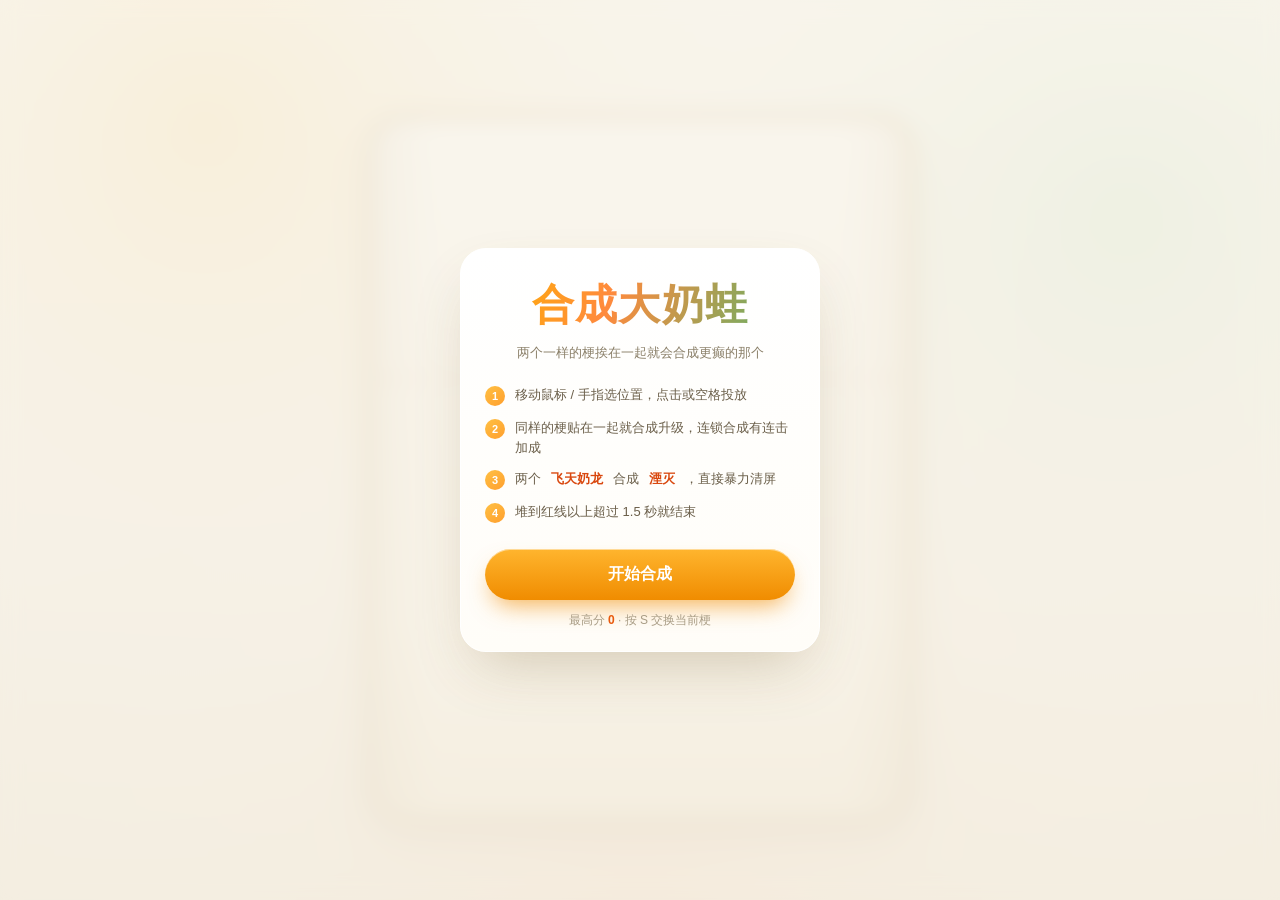
==== index.html @ 5fa67a5d "Add files via upload" ====
<!DOCTYPE html>
<html lang="zh-CN">
<head>
<meta charset="utf-8" />
<meta name="viewport" content="width=device-width, initial-scale=1, maximum-scale=1, user-scalable=no, viewport-fit=cover" />
<meta name="theme-color" content="#f6f1e7" />
<meta name="apple-mobile-web-app-capable" content="yes" />
<meta name="mobile-web-app-capable" content="yes" />
<meta name="apple-mobile-web-app-status-bar-style" content="default" />
<meta name="apple-mobile-web-app-title" content="合成大奶蛙" />
<meta name="format-detection" content="telephone=no" />
<title>合成大奶蛙 · 梗合成</title>
<link rel="icon" href="data:image/svg+xml,%3Csvg xmlns='http://www.w3.org/2000/svg' viewBox='0 0 32 32'%3E%3Ccircle cx='16' cy='17' r='11' fill='%23ffd43b'/%3E%3Ccircle cx='12.5' cy='15' r='2' fill='%23332b16'/%3E%3Ccircle cx='19.5' cy='15' r='2' fill='%23332b16'/%3E%3Cpath d='M12 21q4 3.5 8 0' stroke='%23332b16' stroke-width='2' fill='none' stroke-linecap='round'/%3E%3C/svg%3E" />
<link rel="stylesheet" href="style.css" />
</head>
<body>
<div id="app">
  <canvas id="game"></canvas>

  <div class="hud">
    <div class="top-left">
      <div class="score" id="score">0</div>
      <div class="combo" id="combo"></div>
    </div>
    <div class="top-right">
      <div class="best">最高分 <b id="best">0</b></div>
      <button class="icon-btn" id="bitsBtn" type="button" aria-label="梗图鉴">图鉴</button>
      <button class="icon-btn" id="soundBtn" type="button" aria-label="音效开关">🔊</button>
    </div>
    <div class="next-card" id="nextCard" title="点击交换当前的梗">
      <div class="next-label">下一个</div>
      <div class="next-name" id="nextName">奶龙</div>
      <div class="next-hint">点我交换</div>
    </div>
    <div class="banner" id="banner"></div>
    <div class="hint" id="hint">移动鼠标选位置 · 点击 / 空格投放</div>
  </div>

  <div class="overlay" id="startScreen">
    <div class="panel">
      <div class="logo">合成大奶蛙</div>
      <p class="sub">两个一样的梗挨在一起就会合成更癫的那个</p>
      <ul class="tips">
        <li><span>1</span>移动鼠标 / 手指选位置，点击或空格投放</li>
        <li><span>2</span>同样的梗贴在一起就合成升级，连锁合成有连击加成</li>
        <li><span>3</span>两个<b>飞天奶龙</b>合成<b>湮灭</b>，直接暴力清屏</li>
        <li><span>4</span>堆到红线以上超过 1.5 秒就结束</li>
      </ul>
      <button class="btn primary" id="startBtn" type="button">开始合成</button>
      <div class="foot">最高分 <b id="best2">0</b> · 按 S 交换当前梗</div>
    </div>
  </div>

  <div class="overlay hidden" id="overScreen">
    <div class="panel">
      <div class="over-title" id="overTitle">堆满了</div>
      <div class="result"><span id="finalScore">0</span><small>分</small></div>
      <div class="best-row">最高分 <b id="best3">0</b><span class="new-record hidden" id="newRecord">新纪录</span></div>
      <button class="btn primary" id="againBtn" type="button">再来一局</button>
      <div class="foot">按 R 键快速重开</div>
    </div>
  </div>

  <div class="overlay hidden" id="bitsScreen">
    <div class="panel wide">
      <div class="over-title">梗图鉴</div>
      <div class="sub small">合成过就会点亮（进度存在本地）</div>
      <div class="bits" id="bitsList"></div>
      <button class="btn primary" id="bitsClose" type="button">继续合成</button>
    </div>
  </div>
</div>
<script src="game.js"></script>
</body>
</html>
---- style.css ----
* { box-sizing: border-box; }

html, body {
  margin: 0;
  height: 100%;
  overflow: hidden;
  overscroll-behavior: none;   /* 手机上别触发下拉刷新/橡皮筋 */
  background: #f6f1e7;
  color: #3d3527;
  font-family: "PingFang SC", "Hiragino Sans GB", "Microsoft YaHei", -apple-system,
    BlinkMacSystemFont, "Segoe UI", Roboto, "Helvetica Neue", Arial, sans-serif;
  -webkit-user-select: none;
  user-select: none;
  -webkit-tap-highlight-color: transparent;
  -webkit-font-smoothing: antialiased;
}

#app { position: fixed; inset: 0; }

#game {
  position: absolute;
  inset: 0;
  display: block;
  width: 100%;
  height: 100%;
  touch-action: none;
}

/* ---------------- HUD ---------------- */
.hud {
  position: absolute;
  inset: 0;
  pointer-events: none;
  padding: calc(14px + env(safe-area-inset-top)) calc(16px + env(safe-area-inset-right))
           calc(14px + env(safe-area-inset-bottom)) calc(16px + env(safe-area-inset-left));
  transition: opacity 0.25s ease;
}

#app:not(.playing) .hud { opacity: 0; }

.top-left {
  position: absolute;
  top: calc(12px + env(safe-area-inset-top));
  left: calc(18px + env(safe-area-inset-left));
}

.score {
  font-size: clamp(36px, 8vw, 56px);
  font-weight: 900;
  line-height: 1;
  letter-spacing: -0.02em;
  color: #3d3527;
  text-shadow: 0 2px 0 rgba(255, 255, 255, 0.7);
  transition: transform 0.09s ease-out;
}

.score.pop { transform: scale(1.14); }

.combo {
  margin-top: 5px;
  font-size: clamp(12px, 2.6vw, 15px);
  font-weight: 800;
  color: #e8590c;
  opacity: 0;
  transform: translateY(-4px);
  transition: opacity 0.16s ease, transform 0.16s ease;
}

.combo.on { opacity: 1; transform: translateY(0); }

.top-right {
  position: absolute;
  top: calc(14px + env(safe-area-inset-top));
  right: calc(16px + env(safe-area-inset-right));
  display: flex;
  align-items: center;
  gap: 8px;
}

.best {
  font-size: clamp(12px, 2.6vw, 14px);
  font-weight: 700;
  color: #8a7f68;
  background: rgba(255, 255, 255, 0.72);
  padding: 7px 12px;
  border-radius: 999px;
  border: 1px solid rgba(255, 255, 255, 0.9);
  box-shadow: 0 6px 16px rgba(120, 100, 70, 0.12);
  backdrop-filter: blur(6px);
}

.best b { color: #e8590c; }

.icon-btn {
  pointer-events: auto;
  min-height: 44px;            /* 手指点得中：≥44px */
  min-width: 44px;
  padding: 0 12px;
  border-radius: 999px;
  border: 1px solid rgba(255, 255, 255, 0.9);
  background: rgba(255, 255, 255, 0.72);
  box-shadow: 0 6px 16px rgba(120, 100, 70, 0.12);
  backdrop-filter: blur(6px);
  font: inherit;
  font-size: 14px;
  font-weight: 700;
  color: #6b5f4a;
  cursor: pointer;
  transition: transform 0.12s ease, background 0.12s ease;
}

.icon-btn:hover { background: #fff; transform: translateY(-1px); }
.icon-btn:active { transform: scale(0.95); }
.icon-btn.off { opacity: 0.45; }

/* ---------------- next piece card ---------------- */
.next-card {
  pointer-events: auto;
  position: absolute;
  top: calc(88px + env(safe-area-inset-top));
  right: calc(16px + env(safe-area-inset-right));
  width: 92px;
  padding: 10px 8px 8px;
  text-align: center;
  border-radius: 16px;
  background: rgba(255, 255, 255, 0.72);
  border: 1px solid rgba(255, 255, 255, 0.9);
  box-shadow: 0 8px 20px rgba(120, 100, 70, 0.12);
  backdrop-filter: blur(6px);
  cursor: pointer;
  transition: transform 0.12s ease;
}

.next-card:hover { transform: translateY(-1px); }
.next-card:active { transform: scale(0.97); }

.next-label { font-size: 11px; color: #9a8f79; font-weight: 700; }
.next-name { font-size: 14px; font-weight: 800; margin: 2px 0 3px; color: #4a4030; }
.next-hint { font-size: 10px; color: #b3a892; }

/* ---------------- banner + hint ---------------- */
.banner {
  position: absolute;
  left: 50%;
  top: 22%;
  transform: translate(-50%, 0) scale(0.9);
  font-size: clamp(20px, 5vw, 34px);
  font-weight: 900;
  letter-spacing: 0.02em;
  color: #fff;
  text-shadow: 0 3px 0 rgba(70, 50, 20, 0.35), 0 0 22px rgba(255, 180, 60, 0.7);
  opacity: 0;
  transition: opacity 0.18s ease, transform 0.28s cubic-bezier(0.2, 1.4, 0.4, 1);
  white-space: nowrap;
}

.banner.on { opacity: 1; transform: translate(-50%, 0) scale(1); }

.hint {
  position: absolute;
  left: 50%;
  bottom: calc(20px + env(safe-area-inset-bottom));
  transform: translateX(-50%);
  font-size: clamp(12px, 2.7vw, 14px);
  font-weight: 700;
  color: #8a7f68;
  background: rgba(255, 255, 255, 0.72);
  padding: 8px 16px;
  border-radius: 999px;
  white-space: nowrap;
  opacity: 0;
  transition: opacity 0.35s ease;
  backdrop-filter: blur(6px);
}

.hint.on { opacity: 1; }

/* ---------------- overlays ---------------- */
.overlay {
  position: absolute;
  inset: 0;
  display: grid;
  place-items: center;
  padding: 18px;
  background: rgba(246, 241, 231, 0.66);
  backdrop-filter: blur(10px);
  overflow: auto;
}

.overlay.hidden { display: none; }

.panel {
  width: min(360px, 100%);
  padding: 28px 24px 22px;
  text-align: center;
  border-radius: 26px;
  background: linear-gradient(180deg, #ffffff, #fffdf8);
  border: 1px solid #fff;
  box-shadow: 0 26px 60px -18px rgba(120, 95, 50, 0.3), 0 2px 0 #fff inset;
  animation: panelIn 0.34s cubic-bezier(0.2, 0.9, 0.25, 1) both;
}

.panel.wide { width: min(420px, 100%); }

@keyframes panelIn {
  from { opacity: 0; transform: translateY(14px) scale(0.97); }
  to { opacity: 1; transform: none; }
}

.logo {
  font-size: clamp(30px, 8.5vw, 42px);
  font-weight: 900;
  letter-spacing: 0.03em;
  background: linear-gradient(110deg, #ffb300, #ff8a3d 40%, #58b368);
  -webkit-background-clip: text;
  background-clip: text;
  color: transparent;
}

.sub {
  margin: 10px 0 16px;
  font-size: 13px;
  line-height: 1.6;
  color: #8a7f68;
}

.sub.small { margin: 6px 0 14px; font-size: 12px; }

.tips { list-style: none; margin: 0 0 20px; padding: 0; text-align: left; }

.tips li {
  display: flex;
  align-items: flex-start;
  gap: 10px;
  font-size: 13px;
  line-height: 1.5;
  color: #6b5f4a;
  padding: 6px 0;
}

.tips li span {
  flex: none;
  display: grid;
  place-items: center;
  width: 20px;
  height: 20px;
  margin-top: 1px;
  border-radius: 50%;
  font-size: 11px;
  font-weight: 800;
  color: #fff;
  background: linear-gradient(140deg, #ffc043, #ff9f2e);
}

.tips li b { color: #d9480f; }

.btn {
  width: 100%;
  padding: 15px 20px;
  font: inherit;
  font-size: 16px;
  font-weight: 800;
  color: #fff;
  border: 0;
  border-radius: 999px;
  cursor: pointer;
  background: linear-gradient(180deg, #ffb52e, #f08c00);
  box-shadow: 0 12px 24px -8px rgba(240, 140, 0, 0.7), 0 1px 0 rgba(255, 255, 255, 0.5) inset;
  transition: transform 0.12s ease, filter 0.12s ease;
}

.btn:hover { transform: translateY(-1px); filter: saturate(1.06); }
.btn:active { transform: translateY(1px) scale(0.99); }

.foot { margin-top: 12px; font-size: 12px; color: #a89c85; }
.foot b { color: #e8590c; }

.over-title { font-size: 20px; font-weight: 900; color: #4a4030; }

.result { display: flex; align-items: baseline; justify-content: center; gap: 4px; margin: 4px 0; }

.result span {
  font-size: clamp(52px, 15vw, 72px);
  font-weight: 900;
  line-height: 1.05;
  letter-spacing: -0.03em;
  background: linear-gradient(150deg, #ffb300, #ff7a3d 55%, #58b368);
  -webkit-background-clip: text;
  background-clip: text;
  color: transparent;
}

.result small { font-size: 15px; font-weight: 800; color: #a89c85; }

.best-row {
  display: flex;
  align-items: center;
  justify-content: center;
  gap: 8px;
  margin-bottom: 20px;
  font-size: 13px;
  color: #8a7f68;
}

.best-row b { color: #e8590c; }

.new-record {
  padding: 3px 9px;
  border-radius: 999px;
  font-size: 11px;
  font-weight: 800;
  color: #fff;
  background: linear-gradient(120deg, #ff9a5b, #ff6f91);
}

/* ---------------- 梗图鉴 ---------------- */
.bits {
  display: grid;
  grid-template-columns: repeat(2, 1fr);
  gap: 8px;
  margin-bottom: 18px;
  text-align: left;
}

.bit {
  display: flex;
  align-items: center;
  gap: 8px;
  padding: 8px 10px;
  border-radius: 14px;
  background: #fbf7ef;
  border: 1px solid #f0e8d8;
  opacity: 0.5;
  filter: grayscale(0.9);
}

.bit.got { opacity: 1; filter: none; border-color: #ffe0a3; background: #fffaf0; }

.bit .dot {
  flex: none;
  width: 22px;
  height: 22px;
  border-radius: 50%;
  box-shadow: inset 0 -3px 6px rgba(0, 0, 0, 0.14);
}

.bit .nm { font-size: 12px; font-weight: 800; color: #4a4030; line-height: 1.25; }
.bit .qt { font-size: 10px; color: #a89c85; line-height: 1.25; }

.hidden { display: none !important; }

@media (max-height: 620px) {
  .tips { display: none; }
  .panel { padding: 20px 20px 16px; }
  .next-card { top: calc(76px + env(safe-area-inset-top)); width: 82px; }
}

/* 窄屏（手机竖屏）：把「下一个」挪到底部，别压住罐子 */
@media (max-width: 560px) {
  .next-card {
    top: auto;
    bottom: calc(74px + env(safe-area-inset-bottom));
    right: calc(12px + env(safe-area-inset-right));
    width: 84px;
    padding: 8px 6px 6px;
  }
  .next-hint { display: none; }
  .hint { bottom: calc(28px + env(safe-area-inset-bottom)); }
  .banner { top: 16%; }
}
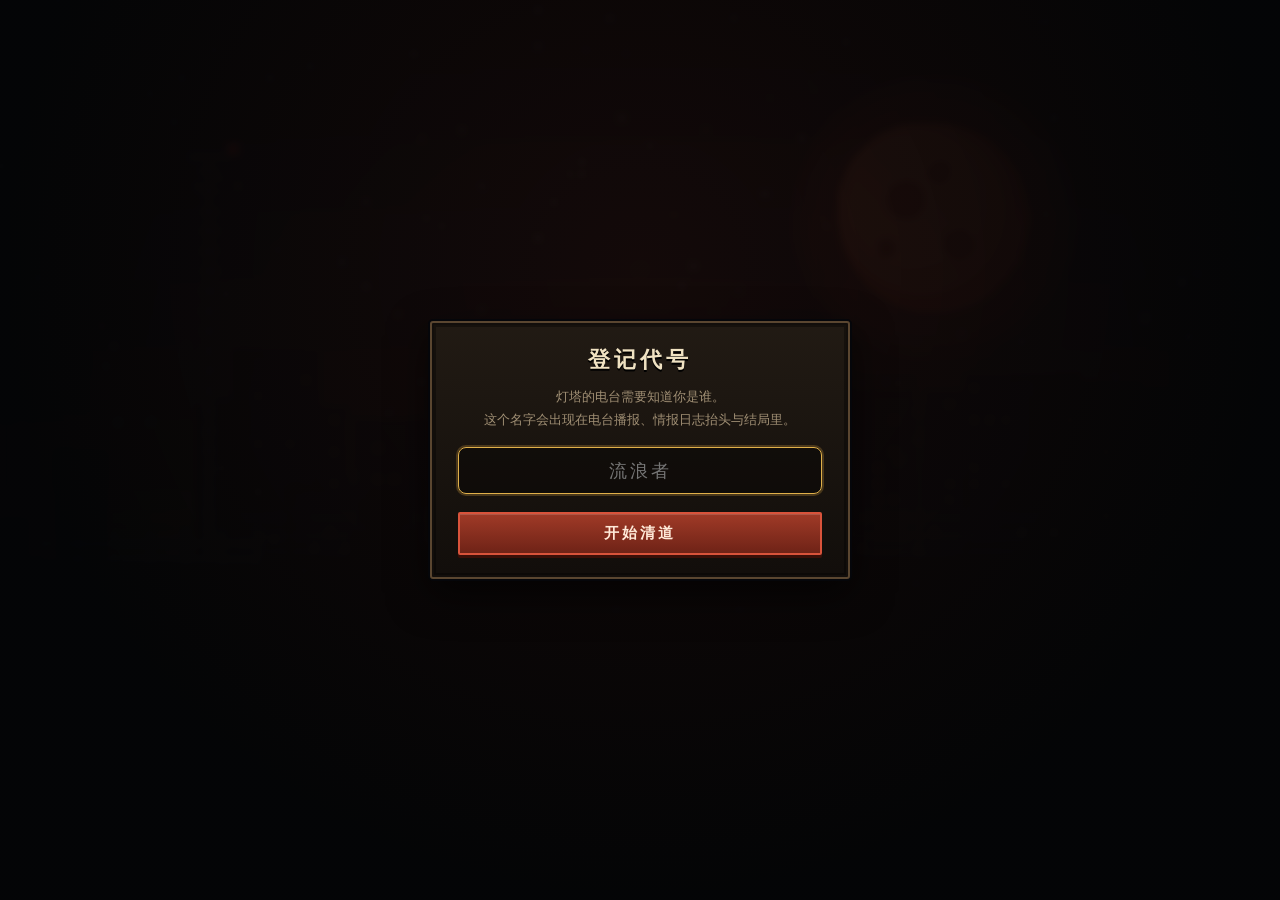
==== commit 91932308: "Add files via upload" ====
--- a/index.html
+++ b/index.html
@@ -1,75 +1,304 @@
 <!DOCTYPE html>
 <html lang="zh-CN">
 <head>
-<meta charset="utf-8" />
-<meta name="viewport" content="width=device-width, initial-scale=1, maximum-scale=1, user-scalable=no, viewport-fit=cover" />
-<meta name="theme-color" content="#f6f1e7" />
-<meta name="apple-mobile-web-app-capable" content="yes" />
-<meta name="mobile-web-app-capable" content="yes" />
-<meta name="apple-mobile-web-app-status-bar-style" content="default" />
-<meta name="apple-mobile-web-app-title" content="合成大奶蛙" />
-<meta name="format-detection" content="telephone=no" />
-<title>合成大奶蛙 · 梗合成</title>
-<link rel="icon" href="data:image/svg+xml,%3Csvg xmlns='http://www.w3.org/2000/svg' viewBox='0 0 32 32'%3E%3Ccircle cx='16' cy='17' r='11' fill='%23ffd43b'/%3E%3Ccircle cx='12.5' cy='15' r='2' fill='%23332b16'/%3E%3Ccircle cx='19.5' cy='15' r='2' fill='%23332b16'/%3E%3Cpath d='M12 21q4 3.5 8 0' stroke='%23332b16' stroke-width='2' fill='none' stroke-linecap='round'/%3E%3C/svg%3E" />
-<link rel="stylesheet" href="style.css" />
+<meta charset="UTF-8">
+<meta name="viewport" content="width=device-width, initial-scale=1.0, maximum-scale=1.0, user-scalable=no">
+<meta name="theme-color" content="#0a0c0e">
+<title>尸潮幸存者 Zombie Tide Survivors</title>
+<link rel="stylesheet" href="css/style.css">
 </head>
-<body>
+<body class="reduced-ok">
 <div id="app">
   <canvas id="game"></canvas>
 
-  <div class="hud">
-    <div class="top-left">
-      <div class="score" id="score">0</div>
-      <div class="combo" id="combo"></div>
-    </div>
-    <div class="top-right">
-      <div class="best">最高分 <b id="best">0</b></div>
-      <button class="icon-btn" id="bitsBtn" type="button" aria-label="梗图鉴">图鉴</button>
-      <button class="icon-btn" id="soundBtn" type="button" aria-label="音效开关">🔊</button>
-    </div>
-    <div class="next-card" id="nextCard" title="点击交换当前的梗">
-      <div class="next-label">下一个</div>
-      <div class="next-name" id="nextName">奶龙</div>
-      <div class="next-hint">点我交换</div>
-    </div>
-    <div class="banner" id="banner"></div>
-    <div class="hint" id="hint">移动鼠标选位置 · 点击 / 空格投放</div>
-  </div>
-
-  <div class="overlay" id="startScreen">
+  <!-- ===== 局内 HUD ===== -->
+  <div id="hud" class="hidden">
+    <div class="hud-tl">
+      <div class="bar hp"><div id="hpFill" class="fill"></div><span id="hpText">100 / 100</span></div>
+      <div class="row">
+        <span class="chip" id="armorChip">护甲 0</span>
+        <span class="chip hidden" id="regenChip">再生</span>
+        <span class="chip hidden" id="reviveChip">应激针剂</span>
+      </div>
+      <div id="radioBox"></div>
+    </div>
+
+    <div class="hud-tc">
+      <div id="waveBox"><span id="waveText">第 1 波</span><span id="enemyLeft">剩余 0</span></div>
+      <div id="comboBox" class="hidden"><span id="comboText">x5</span><div class="cbar"><i id="comboFill"></i></div></div>
+      <div id="bossBox" class="hidden"><span id="bossName">屠夫</span><div class="bar boss"><div id="bossFill" class="fill"></div></div></div>
+      <div id="bannerBox" class="hidden"><div id="bannerMain"></div><div id="bannerSub"></div></div>
+    </div>
+
+    <div class="hud-tr">
+      <div id="timeText">00:00</div>
+      <div id="killText">击杀 0</div>
+      <div id="serumText">血清 0</div>
+    </div>
+
+    <div class="hud-bl">
+      <div id="weaponSlots"></div>
+      <div id="consumables"></div>
+    </div>
+
+    <div class="hud-br">
+      <canvas id="minimap" width="220" height="150"></canvas>
+    </div>
+
+    <div id="toasts"></div>
+    <div id="vignette" class="hidden"></div>
+    <div id="lowHpPulse" class="hidden"></div>
+  </div>
+
+  <!-- ===== 升级三选一 ===== -->
+  <div id="screen-levelup" class="screen hidden">
+    <div class="levelup-wrap">
+      <div class="levelup-head"><span id="levelupTitle">等级提升</span> <span id="levelupLevel" class="gold"></span><span id="levelupSub"> — 选择一项强化</span></div>
+      <div id="upgradeCards" class="cards"></div>
+      <div class="hint">按 1 / 2 / 3 键或点击选择 · <button id="btnReroll" class="btn ghost">刷新</button></div>
+    </div>
+  </div>
+
+  <!-- ===== 主菜单 ===== -->
+  <div id="screen-name" class="screen hidden">
+    <div class="panel small name-panel">
+      <h2>登记代号</h2>
+      <div class="dim name-tip">灯塔的电台需要知道你是谁。<br>这个名字会出现在电台播报、情报日志抬头与结局里。</div>
+      <input id="heroNameInput" class="name-input" maxlength="12" placeholder="流浪者" autocomplete="off">
+      <div class="panel-actions col">
+        <button id="btnConfirmName" class="btn primary">开始清道</button>
+      </div>
+    </div>
+  </div>
+
+  <div id="screen-menu" class="screen">
+    <div class="menu-panel">
+      <h1 class="logo">尸潮幸存者</h1>
+      <div class="logo-sub">Z O M B I E &nbsp; T I D E &nbsp; S U R V I V O R S</div>
+      <div class="menu-buttons">
+        <button id="btnContinue" class="btn primary hidden">继续游戏</button>
+        <button id="btnNew" class="btn primary">开始新游戏</button>
+        <button id="btnMeta" class="btn">永久强化</button>
+        <button id="btnStats" class="btn">战绩与成就</button>
+        <button id="btnSettings" class="btn">设置</button>
+        <button id="btnHelp" class="btn">操作说明</button>
+        <button id="btnArchive" class="btn">档案室</button>
+      </div>
+      <div class="credits">
+        <div class="credits-title">致 谢</div>
+        <div class="credits-names">吴彦童 · 傲日格勒 · 吴博文 · 薄明宇</div>
+        <div class="credits-note">排名不分先后</div>
+      </div>
+      <div class="menu-foot">
+        <span id="menuHero"></span>
+        <span id="menuSerum" class="gold">血清 0</span>
+        <span id="menuRecord"></span>
+        <span id="menuVersion">v1.0</span>
+      </div>
+    </div>
+  </div>
+
+  <!-- ===== 地图选择 ===== -->
+  <div id="screen-maps" class="screen hidden">
+    <div class="panel wide">
+      <div class="panel-head">
+        <button class="btn ghost back" data-back>‹ 返回</button>
+        <h2>选择战场</h2>
+        <div class="spacer"></div>
+      </div>
+      <div id="mapCards" class="map-cards"></div>
+      <div class="map-detail">
+        <div id="mapDetail"></div>
+        <div class="diff-row">
+          <span class="label">难度</span>
+          <div id="diffButtons" class="seg"></div>
+        </div>
+        <div class="diff-row">
+          <span class="label">契约</span>
+          <div id="curseButtons" class="seg"></div>
+        </div>
+        <div id="curseHint" class="dim"></div>
+      </div>
+      <div class="panel-actions">
+        <span id="mapUnlockHint" class="dim"></span>
+        <button id="btnStartRun" class="btn primary big">进入战场</button>
+      </div>
+    </div>
+  </div>
+
+  <!-- ===== 暂停 ===== -->
+  <div id="screen-pause" class="screen hidden">
+    <div class="panel small">
+      <h2>已暂停</h2>
+      <div class="panel-actions col">
+        <button id="btnResume" class="btn primary">继续战斗</button>
+        <button id="btnPauseSaveQuit" class="btn">保存并退出</button>
+        <button id="btnPauseSettings" class="btn">设置</button>
+        <button id="btnGiveUp" class="btn danger">放弃本局</button>
+      </div>
+    </div>
+  </div>
+
+  <!-- ===== 结算 ===== -->
+  <div id="screen-result" class="screen hidden">
     <div class="panel">
-      <div class="logo">合成大奶蛙</div>
-      <p class="sub">两个一样的梗挨在一起就会合成更癫的那个</p>
-      <ul class="tips">
-        <li><span>1</span>移动鼠标 / 手指选位置，点击或空格投放</li>
-        <li><span>2</span>同样的梗贴在一起就合成升级，连锁合成有连击加成</li>
-        <li><span>3</span>两个<b>飞天奶龙</b>合成<b>湮灭</b>，直接暴力清屏</li>
-        <li><span>4</span>堆到红线以上超过 1.5 秒就结束</li>
-      </ul>
-      <button class="btn primary" id="startBtn" type="button">开始合成</button>
-      <div class="foot">最高分 <b id="best2">0</b> · 按 S 交换当前梗</div>
-    </div>
-  </div>
-
-  <div class="overlay hidden" id="overScreen">
+      <h2 id="resultTitle">阵亡</h2>
+      <div id="resultSub" class="dim"></div>
+      <div id="resultStats" class="stat-list"></div>
+      <div id="resultUnlocks"></div>
+      <div id="resultEpilogue" class="epilogue hidden"></div>
+      <div class="panel-actions col">
+        <button id="btnEndless" class="btn primary hidden">进入无尽模式</button>
+        <button id="btnRetry" class="btn primary">再来一局</button>
+        <button id="btnResultMenu" class="btn">返回主菜单</button>
+        <button id="btnResultMeta" class="btn">永久强化</button>
+      </div>
+    </div>
+  </div>
+
+  <!-- ===== 永久强化 ===== -->
+  <div id="screen-meta" class="screen hidden">
+    <div class="panel wide">
+      <div class="panel-head">
+        <button class="btn ghost back" data-back>‹ 返回</button>
+        <h2>永久强化</h2>
+        <div class="gold" id="metaSerum">血清 0</div>
+      </div>
+      <div id="metaList" class="meta-list"></div>
+    </div>
+  </div>
+
+  <!-- ===== 战绩与成就 ===== -->
+  <div id="screen-stats" class="screen hidden">
+    <div class="panel wide">
+      <div class="panel-head">
+        <button class="btn ghost back" data-back>‹ 返回</button>
+        <h2>战绩与成就</h2>
+        <div class="spacer"></div>
+      </div>
+      <div id="statsTotals" class="stat-list horizontal"></div>
+      <h3>成就</h3>
+      <div id="achievements" class="ach-grid"></div>
+      <h3>最近战绩</h3>
+      <div id="historyTable" class="table-wrap"></div>
+      <h3>存档管理</h3>
+      <div class="panel-actions">
+        <button id="btnExport" class="btn">导出存档</button>
+        <button id="btnImport" class="btn">导入存档</button>
+        <input type="file" id="importFile" accept="application/json,.json" class="hidden">
+        <button id="btnReset" class="btn danger">重置所有存档</button>
+      </div>
+    </div>
+  </div>
+
+  <!-- ===== 设置 ===== -->
+  <div id="screen-settings" class="screen hidden">
     <div class="panel">
-      <div class="over-title" id="overTitle">堆满了</div>
-      <div class="result"><span id="finalScore">0</span><small>分</small></div>
-      <div class="best-row">最高分 <b id="best3">0</b><span class="new-record hidden" id="newRecord">新纪录</span></div>
-      <button class="btn primary" id="againBtn" type="button">再来一局</button>
-      <div class="foot">按 R 键快速重开</div>
-    </div>
-  </div>
-
-  <div class="overlay hidden" id="bitsScreen">
-    <div class="panel wide">
-      <div class="over-title">梗图鉴</div>
-      <div class="sub small">合成过就会点亮（进度存在本地）</div>
-      <div class="bits" id="bitsList"></div>
-      <button class="btn primary" id="bitsClose" type="button">继续合成</button>
-    </div>
-  </div>
+      <div class="panel-head">
+        <button class="btn ghost back" data-back>‹ 返回</button>
+        <h2>设置</h2>
+        <div class="spacer"></div>
+      </div>
+      <div id="settingsForm" class="settings-form"></div>
+    </div>
+  </div>
+
+  <!-- ===== 操作说明 ===== -->
+  <div id="screen-archive" class="screen hidden">
+    <div class="panel wide">
+      <div class="panel-head">
+        <button class="btn ghost back" data-back>‹ 返回</button>
+        <h2>档案室</h2>
+        <div class="spacer"></div>
+        <div id="archiveProgress" class="dim"></div>
+      </div>
+      <h3>人物</h3>
+      <div id="archiveChars" class="ach-grid"></div>
+      <h3>情报日志</h3>
+      <div id="archiveIntel" class="intel-list"></div>
+      <h3>结局</h3>
+      <div id="archiveEndings" class="ach-grid"></div>
+    </div>
+  </div>
+
+  <div id="screen-help" class="screen hidden">
+    <div class="panel wide">
+      <div class="panel-head">
+        <button class="btn ghost back" data-back>‹ 返回</button>
+        <h2>操作说明</h2>
+        <div class="spacer"></div>
+      </div>
+      <div class="help-grid">
+        <div>
+          <h3>键鼠</h3>
+          <table class="keys">
+            <tr><td>WASD / 方向键</td><td>移动</td></tr>
+            <tr><td>鼠标</td><td>瞄准</td></tr>
+            <tr><td>左键（按住）</td><td>射击</td></tr>
+            <tr><td>R</td><td>换弹</td></tr>
+            <tr><td>空格</td><td>闪避翻滚</td></tr>
+            <tr><td>G</td><td>投掷手雷</td></tr>
+            <tr><td>H</td><td>使用医疗包</td></tr>
+            <tr><td>Q / 滚轮</td><td>切换武器</td></tr>
+            <tr><td>ESC</td><td>暂停</td></tr>
+            <tr><td>F3</td><td>调试信息</td></tr>
+          </table>
+        </div>
+        <div>
+          <h3>触屏</h3>
+          <table class="keys">
+            <tr><td>左半屏拖动</td><td>移动</td></tr>
+            <tr><td>右半屏拖动</td><td>瞄准并自动射击</td></tr>
+            <tr><td>右下按钮</td><td>换弹 / 闪避 / 手雷 / 医疗 / 换枪</td></tr>
+            <tr><td>右上按钮</td><td>暂停 / 全屏（手机上建议横屏 + 全屏）</td></tr>
+          </table>
+          <h3>幸存守则</h3>
+          <ul class="tips">
+            <li>经验球会被"磁力手套"吸引，别停着不动。</li>
+            <li>闪避有无敌帧，穿过尸群时用它换位置。</li>
+            <li>精英与 Boss 必掉血清，这是局外成长的本钱。</li>
+            <li>每波之间只有 8 秒喘息，先捡东西再进下一波。</li>
+            <li>每波结束都会自动存档，随时可以退出。</li>
+          </ul>
+        </div>
+      </div>
+    </div>
+  </div>
+
+  <!-- ===== 触屏控制 ===== -->
+  <div id="touch" class="hidden">
+    <div id="touchLeft" class="touch-zone"></div>
+    <div id="touchRight" class="touch-zone"></div>
+    <div class="stick-hint" id="stickHintL"><i></i></div>
+    <div class="stick-hint" id="stickHintR"><i></i></div>
+    <div id="stickL" class="stick"><div class="ring"></div><div class="knob"></div></div>
+    <div id="stickR" class="stick"><div class="ring"></div><div class="knob"></div></div>
+    <div id="touchTop">
+      <button class="tbtn small" data-act="pause">❚❚</button>
+      <button class="tbtn small" data-act="fullscreen">⛶</button>
+    </div>
+    <div id="touchButtons">
+      <button class="tbtn" data-act="reload">换弹</button>
+      <button class="tbtn" data-act="swap">换枪</button>
+      <button class="tbtn" data-act="medkit">医疗</button>
+      <button class="tbtn" data-act="grenade">手雷</button>
+      <button class="tbtn big" data-act="dash">闪避</button>
+    </div>
+  </div>
+
+  <div id="fpsDebug" class="hidden"></div>
+
+  <div id="rotateHint" class="hidden">建议横屏游玩 · 点右上角 ⛶ 进入全屏</div>
 </div>
-<script src="game.js"></script>
+
+<script src="js/util.js"></script>
+<script src="js/data.js"></script>
+<script src="js/save.js"></script>
+<script src="js/audio.js"></script>
+<script src="js/sim.js"></script>
+<script src="js/art.js"></script>
+<script src="js/render.js"></script>
+<script src="js/ui.js"></script>
+<script src="js/main.js"></script>
 </body>
 </html>
--- a/css/style.css
+++ b/css/style.css
@@ -0,0 +1,517 @@
+/* ============ 尸潮幸存者 — 主题与 HUD ============ */
+:root {
+  --bg: #08090b;
+  --panel: rgba(14, 17, 21, 0.96);
+  --panel-2: #171c22;
+  --line: #2a323b;
+  --line-2: #3a444f;
+  --text: #dbe3ea;
+  --dim: #8b97a3;
+  --accent: #c8452f;      /* 血红 */
+  --accent-dim: #7e2a1d;
+  --green: #4f9e5c;
+  --gold: #d9a441;
+  --blue: #5b8db8;
+  --purple: #9a6ad9;
+  --hp: #c0392b;
+  --armor: #5b8db8;
+  --xp: #c9a227;
+  --font-cn: "Segoe UI", "Microsoft YaHei", "PingFang SC", "Noto Sans SC", system-ui, sans-serif;
+  --font-num: "Cascadia Mono", Consolas, "JetBrains Mono", ui-monospace, monospace;
+  --shadow: 0 8px 30px rgba(0, 0, 0, 0.6);
+}
+* { box-sizing: border-box; margin: 0; padding: 0; }
+html, body { width: 100%; height: 100%; overflow: hidden; background: var(--bg); }
+body {
+  font-family: var(--font-cn);
+  color: var(--text);
+  -webkit-font-smoothing: antialiased;
+  user-select: none;
+  -webkit-user-select: none;
+  touch-action: none;
+  overscroll-behavior: none;
+  -webkit-tap-highlight-color: transparent;
+}
+#app { position: fixed; inset: 0; }
+#game { position: absolute; inset: 0; width: 100%; height: 100%; display: block; background: #0b0d10; }
+.hidden { display: none !important; }
+.gold { color: var(--gold); }
+.dim { color: var(--dim); }
+.red { color: var(--accent); }
+.green { color: var(--green); }
+.spacer { flex: 1; }
+button { font-family: inherit; }
+
+/* ============ HUD ============ */
+#hud { position: absolute; inset: 0; pointer-events: none; z-index: 10; }
+.hud-tl { position: absolute; left: 18px; top: 16px; display: flex; flex-direction: column; gap: 6px; }
+.hud-tc { position: absolute; left: 50%; top: 12px; transform: translateX(-50%); display: flex; flex-direction: column; align-items: center; gap: 8px; width: 420px; }
+.hud-tr { position: absolute; right: 18px; top: 16px; text-align: right; display: flex; flex-direction: column; gap: 4px; font-family: var(--font-num); }
+.hud-bl { position: absolute; left: 18px; bottom: 16px; display: flex; flex-direction: column; gap: 8px; }
+.hud-br { position: absolute; right: 18px; bottom: 16px; }
+
+.bar { position: relative; overflow: hidden; background: rgba(0,0,0,0.55); border: 1px solid var(--line-2); border-radius: 6px; }
+.bar .fill { position: absolute; inset: 1px auto 1px 1px; width: 100%; border-radius: 4px; transition: width 0.15s linear; }
+.bar.hp { width: 260px; height: 22px; }
+.bar.hp .fill { background: linear-gradient(180deg, #e05545, var(--hp)); }
+.bar.hp span { position: absolute; inset: 0; text-align: center; font-family: var(--font-num); font-size: 13px; line-height: 22px; text-shadow: 0 1px 2px #000; }
+.bar.boss { width: 380px; height: 14px; border-color: #6b2b22; }
+.bar.boss .fill { background: linear-gradient(180deg, #d9534f, #7e2a1d); }
+.row { display: flex; gap: 6px; align-items: center; }
+.chip { font-size: 12px; padding: 2px 8px; border: 1px solid var(--line-2); border-radius: 999px; background: rgba(0,0,0,0.45); color: var(--dim); }
+#armorChip { color: #9fc3e0; border-color: #35506b; }
+#reviveChip { color: #ffd479; border-color: #7a5c1e; }
+#regenChip { color: #90d69d; border-color: #2f5a38; }
+#radioBox { display: flex; flex-direction: column; gap: 4px; margin-top: 6px; max-width: 380px; }
+.radio-line {
+  font-size: 12.5px; line-height: 1.55; color: #b8f0c8; background: rgba(8, 16, 12, 0.74);
+  border-left: 2px solid #3f6b46; padding: 4px 9px; border-radius: 4px;
+  text-shadow: 0 0 8px rgba(120, 255, 170, 0.25); animation: radioIn 0.25s ease-out;
+}
+.radio-line.fade { opacity: 0; transition: opacity 0.6s; }
+@keyframes radioIn { from { opacity: 0; transform: translateX(-8px); } to { opacity: 1; transform: none; } }
+
+#waveBox { display: flex; gap: 14px; align-items: baseline; font-family: var(--font-num); font-size: 20px; letter-spacing: 1px; text-shadow: 0 2px 6px #000; }
+#waveText { color: #f0d9a0; }
+#enemyLeft { font-size: 13px; color: var(--dim); }
+#comboBox { display: flex; align-items: center; gap: 8px; }
+#comboBox #comboText { font-family: var(--font-num); font-size: 18px; letter-spacing: 1px; color: #ffd479; text-shadow: 0 0 14px rgba(217, 164, 65, 0.65); }
+#comboBox .cbar { width: 130px; height: 5px; background: rgba(0,0,0,0.55); border: 1px solid #6b5220; border-radius: 3px; overflow: hidden; }
+#comboBox .cbar i { display: block; height: 100%; width: 100%; background: linear-gradient(90deg, #d9a441, #ff8a3c); }
+.hint #btnReroll { margin-left: 8px; padding: 4px 14px; font-size: 13px; border-color: var(--line-2); }
+.hint #btnReroll:disabled { opacity: 0.35; cursor: default; }
+#curseHint { font-size: 12px; color: #c9a35a; margin-top: 6px; min-height: 16px; }
+#bossBox { display: flex; flex-direction: column; align-items: center; gap: 4px; }
+#bossName { font-size: 14px; letter-spacing: 4px; color: #ff9c8a; text-shadow: 0 0 12px rgba(200,69,47,0.8); }
+#bannerBox { text-align: center; margin-top: 10px; animation: bannerIn 0.35s ease-out; }
+#bannerMain { font-size: 30px; letter-spacing: 8px; color: #f2e3c0; text-shadow: 0 0 20px rgba(217,164,65,0.45), 0 2px 8px #000; }
+#bannerSub { font-size: 13px; color: var(--dim); letter-spacing: 2px; margin-top: 4px; }
+@keyframes bannerIn { from { opacity: 0; transform: translateY(-12px) scale(0.96); } to { opacity: 1; transform: none; } }
+
+.hud-tr #timeText { font-size: 18px; color: #cfd8e0; }
+.hud-tr #killText, .hud-tr #serumText { font-size: 13px; color: var(--dim); }
+.hud-tr #serumText { color: var(--gold); }
+
+#weaponSlots { display: flex; gap: 8px; }
+.wslot {
+  width: 168px; padding: 7px 10px 9px; border: 1px solid var(--line-2); border-radius: 8px;
+  background: rgba(10,12,15,0.72); position: relative; overflow: hidden;
+}
+.wslot.active { border-color: #b98b35; box-shadow: 0 0 0 1px rgba(217,164,65,0.35), 0 4px 14px rgba(0,0,0,0.5); }
+.wslot .wname { font-size: 13px; color: #e6d9b8; display: flex; justify-content: space-between; }
+.wslot .wlvl { color: var(--gold); font-family: var(--font-num); }
+.wslot .wammo { font-family: var(--font-num); font-size: 19px; margin-top: 2px; }
+.wslot .wammo .mag { color: #fff; }
+.wslot .wammo .reloading { color: #ffcf6e; font-size: 13px; }
+.wslot .wbar { position: absolute; left: 0; right: 0; bottom: 0; height: 3px; background: #23282e; }
+.wslot .wbar i { display: block; height: 100%; background: var(--gold); width: 0%; }
+.wslot.empty { opacity: 0.4; }
+
+#consumables { display: flex; gap: 8px; }
+.cons {
+  display: flex; align-items: center; gap: 6px; padding: 5px 10px;
+  border: 1px solid var(--line-2); border-radius: 7px; background: rgba(10,12,15,0.72);
+  font-size: 13px; color: #cdd6de;
+}
+.cons .ico { font-size: 15px; }
+.cons .cnt { font-family: var(--font-num); color: var(--gold); }
+.cons .key { font-family: var(--font-num); font-size: 11px; color: var(--dim); border: 1px solid var(--line); padding: 0 5px; border-radius: 4px; }
+.cons.unavail { opacity: 0.35; }
+
+#minimap { width: 220px; height: 150px; border: 1px solid var(--line-2); border-radius: 8px; background: rgba(6,8,10,0.78); }
+
+#toasts { position: absolute; left: 50%; bottom: 120px; transform: translateX(-50%); display: flex; flex-direction: column; gap: 6px; align-items: center; }
+.toast {
+  padding: 6px 14px; border-radius: 999px; background: rgba(12,14,17,0.88); border: 1px solid var(--line-2);
+  font-size: 13px; color: #d7e0e8; animation: toastIn 0.25s ease-out;
+}
+.toast.warn { border-color: #7a3a2a; color: #ffb39f; }
+.toast.good { border-color: #3c6b46; color: #a9e0b3; }
+.toast.gold { border-color: #7a5c1e; color: #ffd479; }
+@keyframes toastIn { from { opacity: 0; transform: translateY(8px); } to { opacity: 1; transform: none; } }
+.toast.out { opacity: 0; transition: opacity 0.4s; }
+
+#vignette { position: absolute; inset: 0; pointer-events: none; background: radial-gradient(ellipse at center, transparent 45%, rgba(140, 12, 12, 0.42) 100%); }
+#lowHpPulse { position: absolute; inset: 0; pointer-events: none; background: radial-gradient(ellipse at center, transparent 55%, rgba(190, 20, 20, 0.30) 100%); animation: pulse 1.1s ease-in-out infinite; }
+@keyframes pulse { 0%, 100% { opacity: 0.35; } 50% { opacity: 0.85; } }
+
+#fpsDebug {
+  position: absolute; left: 10px; bottom: 10px; z-index: 99; font-family: var(--font-num); font-size: 11px;
+  color: #8fd48f; background: rgba(0,0,0,0.6); padding: 4px 8px; border-radius: 4px; pointer-events: none; white-space: pre;
+}
+
+/* ============ 屏幕（菜单/面板） ============ */
+.screen {
+  position: absolute; inset: 0; z-index: 20; display: flex; align-items: center; justify-content: center;
+  background: radial-gradient(ellipse at 50% 30%, rgba(30, 12, 8, 0.55), rgba(4, 5, 6, 0.88) 70%), rgba(5, 6, 8, 0.82);
+  backdrop-filter: blur(3px);
+  animation: screenIn 0.18s ease-out;
+}
+@keyframes screenIn { from { opacity: 0; } to { opacity: 1; } }
+.panel {
+  width: min(680px, 92vw); max-height: 88vh; overflow: auto; padding: 22px 26px;
+  background: linear-gradient(180deg, rgba(22,26,32,0.98), rgba(13,16,20,0.98));
+  border: 1px solid var(--line-2); border-radius: 14px; box-shadow: var(--shadow);
+}
+.panel.wide { width: min(960px, 94vw); }
+.panel.small { width: min(420px, 90vw); }
+.panel h2 { font-size: 22px; letter-spacing: 3px; font-weight: 600; }
+.panel h3 { font-size: 14px; letter-spacing: 2px; color: var(--dim); margin: 18px 0 8px; text-transform: uppercase; }
+.panel-head { display: flex; align-items: center; gap: 12px; margin-bottom: 16px; }
+.panel-head h2 { flex: 0 0 auto; }
+.panel-actions { display: flex; gap: 10px; align-items: center; justify-content: flex-end; margin-top: 18px; }
+.panel-actions.col { flex-direction: column; align-items: stretch; }
+.panel-actions.col .btn { text-align: center; }
+
+.btn {
+  pointer-events: auto; cursor: pointer; padding: 10px 18px; font-size: 15px; letter-spacing: 2px;
+  color: var(--text); background: linear-gradient(180deg, #232a31, #1a2026);
+  border: 1px solid var(--line-2); border-radius: 8px; transition: all 0.12s ease;
+}
+.btn:hover { border-color: #55606c; background: linear-gradient(180deg, #2a323a, #1e252c); transform: translateY(-1px); }
+.btn:active { transform: translateY(0); }
+.btn.primary { background: linear-gradient(180deg, #a03a27, #7e2a1d); border-color: #c8452f; color: #ffe9e0; }
+.btn.primary:hover { background: linear-gradient(180deg, #bd4430, #8f3122); box-shadow: 0 0 18px rgba(200,69,47,0.35); }
+.btn.danger { border-color: #7a2f26; color: #e8a99b; }
+.btn.ghost { background: transparent; border-color: transparent; color: var(--dim); padding: 6px 10px; }
+.btn.ghost:hover { color: var(--text); background: rgba(255,255,255,0.05); border-color: var(--line); }
+.btn.big { padding: 12px 30px; font-size: 17px; }
+.btn:disabled { opacity: 0.4; cursor: default; transform: none; }
+
+/* 主菜单 */
+.menu-panel { text-align: center; padding: 30px 40px; }
+.logo {
+  font-size: 58px; letter-spacing: 14px; font-weight: 800; color: #f3e6c8; text-indent: 14px;
+  text-shadow: 0 0 26px rgba(200, 69, 47, 0.55), 0 4px 12px #000;
+}
+.logo-sub { font-family: var(--font-num); font-size: 12px; letter-spacing: 6px; color: #8a6c3f; margin: 10px 0 30px; text-indent: 6px; }
+.menu-buttons { display: flex; flex-direction: column; gap: 10px; width: 280px; margin: 0 auto; }
+.credits { margin-top: 22px; padding-top: 14px; border-top: 1px solid var(--line); }
+.credits-title { font-size: 12px; letter-spacing: 8px; color: var(--dim); text-indent: 8px; }
+.credits-names { font-size: 15px; color: #e2d3ae; letter-spacing: 3px; margin-top: 7px; }
+.credits-note { font-size: 11px; color: #6d7883; margin-top: 5px; letter-spacing: 2px; }
+.menu-foot { display: flex; gap: 18px; justify-content: center; margin-top: 22px; font-size: 12px; color: var(--dim); font-family: var(--font-num); }
+
+/* 命名登记 */
+.name-panel { text-align: center; }
+.name-tip { font-size: 13px; line-height: 1.8; margin: 10px 0 16px; }
+.name-input {
+  width: 100%; padding: 12px 14px; font-size: 18px; text-align: center; letter-spacing: 3px;
+  color: #f0e4c8; background: rgba(0,0,0,0.35); border: 1px solid var(--line-2); border-radius: 8px; font-family: inherit;
+}
+.name-input:focus { outline: none; border-color: var(--gold); box-shadow: 0 0 0 2px rgba(217, 164, 65, 0.25); }
+.name-inline { flex: 1; text-align: left; font-size: 15px; letter-spacing: 1px; padding: 8px 12px; }
+
+/* 档案室 */
+.intel-list { display: grid; grid-template-columns: repeat(auto-fill, minmax(300px, 1fr)); gap: 8px; }
+.intel-item { padding: 10px 12px; border: 1px solid var(--line); border-radius: 8px; background: #14181d; }
+.intel-item.locked { opacity: 0.45; }
+.intel-item .i-title { font-size: 13px; color: #cfe6ff; }
+.intel-item .i-map { font-size: 11px; color: var(--dim); margin-left: 6px; }
+.intel-item .i-body { font-size: 12px; color: #aab6c2; line-height: 1.6; margin-top: 4px; }
+
+/* 结局尾声 */
+.epilogue {
+  margin-top: 12px; padding: 12px 14px; border: 1px solid #6b5220; border-left: 3px solid var(--gold);
+  border-radius: 8px; background: rgba(217, 164, 65, 0.06); font-size: 13px; line-height: 1.85; color: #e6dcc2;
+}
+
+/* 地图选择 */
+.map-cards { display: grid; grid-template-columns: repeat(auto-fill, minmax(168px, 1fr)); gap: 10px; }
+.map-card {
+  text-align: left; padding: 12px; border: 1px solid var(--line); border-radius: 10px; cursor: pointer;
+  background: linear-gradient(180deg, #171c22, #12161a); transition: all 0.12s ease; position: relative; overflow: hidden;
+}
+.map-card:hover { border-color: #4a5560; }
+.map-card.selected { border-color: var(--gold); box-shadow: 0 0 0 1px rgba(217,164,65,0.4); }
+.map-card.locked { opacity: 0.45; cursor: not-allowed; }
+.map-card .mc-num { font-family: var(--font-num); font-size: 11px; color: var(--dim); }
+.map-card .mc-name { font-size: 16px; margin: 3px 0 4px; letter-spacing: 1px; }
+.map-card .mc-mech { font-size: 11px; color: #c9a35a; }
+.map-card .mc-lock { font-size: 11px; color: #b06a5a; margin-top: 4px; }
+.map-card .mc-swatch { position: absolute; right: -14px; top: -14px; width: 46px; height: 46px; border-radius: 50%; opacity: 0.5; }
+.map-detail { margin-top: 14px; padding: 14px; border: 1px solid var(--line); border-radius: 10px; background: rgba(0,0,0,0.25); min-height: 108px; }
+.map-detail .md-title { font-size: 18px; letter-spacing: 2px; }
+.map-detail .md-desc { font-size: 13px; color: var(--dim); margin-top: 6px; line-height: 1.6; }
+.map-detail .md-mech { font-size: 13px; color: #e0b96a; margin-top: 6px; }
+.diff-row { display: flex; align-items: center; gap: 12px; margin-top: 12px; }
+.diff-row .label { font-size: 13px; color: var(--dim); letter-spacing: 2px; }
+.seg { display: flex; border: 1px solid var(--line-2); border-radius: 8px; overflow: hidden; }
+.seg .seg-btn { padding: 7px 16px; font-size: 13px; background: #161b21; color: var(--dim); border: 0; cursor: pointer; letter-spacing: 2px; }
+.seg .seg-btn + .seg-btn { border-left: 1px solid var(--line); }
+.seg .seg-btn.active { background: linear-gradient(180deg, #a03a27, #7e2a1d); color: #ffe9e0; }
+.seg .seg-btn:disabled { opacity: 0.35; cursor: not-allowed; }
+
+/* 升级三选一 */
+.levelup-wrap { text-align: center; width: min(1000px, 95vw); }
+.levelup-head { font-size: 24px; letter-spacing: 4px; margin-bottom: 22px; text-shadow: 0 0 22px rgba(217,164,65,0.4); }
+.cards { display: flex; gap: 16px; justify-content: center; flex-wrap: wrap; }
+.card {
+  width: 262px; text-align: left; padding: 18px; cursor: pointer; border-radius: 12px;
+  background: linear-gradient(180deg, #1a2026, #12161a); border: 1px solid var(--line-2);
+  transition: all 0.13s ease; position: relative; overflow: hidden;
+}
+.card:hover { transform: translateY(-4px); border-color: var(--gold); box-shadow: 0 10px 30px rgba(0,0,0,0.6); }
+.card .c-cat { font-size: 11px; letter-spacing: 3px; color: var(--dim); }
+.card .c-name { font-size: 20px; margin: 6px 0 8px; letter-spacing: 2px; }
+.card .c-desc { font-size: 13px; color: #aab6c2; line-height: 1.65; min-height: 44px; }
+.card .c-lv { font-family: var(--font-num); font-size: 12px; color: var(--gold); margin-top: 10px; }
+.card .c-key { position: absolute; right: 12px; top: 10px; font-family: var(--font-num); font-size: 12px; color: var(--dim); border: 1px solid var(--line); border-radius: 4px; padding: 0 6px; }
+.card.cat-weapon { border-left: 3px solid #c8452f; }
+.card.cat-passive { border-left: 3px solid #4f9e5c; }
+.card.cat-tactic { border-left: 3px solid #5b8db8; }
+.hint { margin-top: 18px; color: var(--dim); font-size: 13px; letter-spacing: 2px; }
+
+/* 结算 */
+.stat-list { display: grid; grid-template-columns: 1fr 1fr; gap: 8px 22px; margin-top: 14px; }
+.stat-list.horizontal { grid-template-columns: repeat(4, 1fr); }
+.stat-item { display: flex; justify-content: space-between; padding: 7px 10px; border-bottom: 1px dashed var(--line); font-size: 14px; }
+.stat-item .k { color: var(--dim); }
+.stat-item .v { font-family: var(--font-num); color: #eef3f7; }
+.stat-item .v.gold { color: var(--gold); }
+#resultTitle { letter-spacing: 8px; }
+#resultTitle.win { color: #ffd479; text-shadow: 0 0 30px rgba(217,164,65,0.5); }
+#resultTitle.lose { color: #ff8a72; text-shadow: 0 0 30px rgba(200,69,47,0.5); }
+#resultUnlocks { margin-top: 12px; display: flex; flex-direction: column; gap: 6px; }
+.unlock-line { font-size: 13px; color: #ffd479; border: 1px solid #7a5c1e; border-radius: 8px; padding: 8px 12px; background: rgba(217,164,65,0.08); }
+
+/* 永久强化 */
+.meta-list { display: grid; grid-template-columns: repeat(auto-fill, minmax(280px, 1fr)); gap: 10px; }
+.meta-item { display: flex; gap: 12px; align-items: center; padding: 12px; border: 1px solid var(--line); border-radius: 10px; background: #14181d; }
+.meta-item.maxed { border-color: #7a5c1e; }
+.meta-item .mi-body { flex: 1; }
+.meta-item .mi-name { font-size: 15px; letter-spacing: 1px; }
+.meta-item .mi-desc { font-size: 12px; color: var(--dim); margin-top: 3px; }
+.meta-item .mi-lv { font-family: var(--font-num); font-size: 12px; color: var(--gold); margin-top: 4px; }
+.meta-item .btn { padding: 8px 12px; font-size: 13px; white-space: nowrap; }
+
+/* 成就与战绩 */
+.ach-grid { display: grid; grid-template-columns: repeat(auto-fill, minmax(210px, 1fr)); gap: 8px; }
+.ach { padding: 10px 12px; border: 1px solid var(--line); border-radius: 8px; background: #14181d; }
+.ach.locked { opacity: 0.42; }
+.ach .a-name { font-size: 13px; }
+.ach .a-desc { font-size: 11px; color: var(--dim); margin-top: 3px; }
+.table-wrap { overflow: auto; }
+table.hist { width: 100%; border-collapse: collapse; font-size: 13px; }
+table.hist th, table.hist td { padding: 7px 10px; border-bottom: 1px solid var(--line); text-align: left; font-family: var(--font-num); }
+table.hist th { color: var(--dim); font-weight: 500; }
+table.hist td.win { color: #ffd479; }
+table.hist td.lose { color: #d98a7a; }
+
+/* 设置 */
+.settings-form { display: flex; flex-direction: column; gap: 14px; }
+.field { display: flex; align-items: center; gap: 14px; }
+.field .f-label { width: 130px; font-size: 14px; color: #c8d2dc; }
+.field input[type="range"] { flex: 1; accent-color: var(--accent); }
+.field .f-val { width: 46px; text-align: right; font-family: var(--font-num); font-size: 13px; color: var(--gold); }
+.field .switch { position: relative; width: 46px; height: 24px; }
+.field .switch input { opacity: 0; width: 0; height: 0; }
+.field .switch i {
+  position: absolute; inset: 0; border-radius: 999px; background: #262d35; border: 1px solid var(--line-2); transition: 0.15s;
+}
+.field .switch i::after {
+  content: ""; position: absolute; left: 2px; top: 2px; width: 18px; height: 18px; border-radius: 50%;
+  background: #8a97a3; transition: 0.15s;
+}
+.field .switch input:checked + i { background: #6e2c1f; border-color: var(--accent); }
+.field .switch input:checked + i::after { left: 24px; background: #ffd0c0; }
+
+/* 帮助 */
+.help-grid { display: grid; grid-template-columns: 1fr 1fr; gap: 26px; }
+table.keys { width: 100%; border-collapse: collapse; font-size: 13px; }
+table.keys td { padding: 6px 8px; border-bottom: 1px solid var(--line); }
+table.keys td:first-child { color: #e0c68c; font-family: var(--font-num); width: 46%; }
+.tips { margin: 4px 0 0 18px; font-size: 13px; color: #aab6c2; line-height: 1.9; }
+
+/* ============ 触屏 ============ */
+#touch { position: absolute; inset: 0; z-index: 15; pointer-events: none; }
+.touch-zone { position: absolute; top: 0; bottom: 0; width: 50%; pointer-events: none; }
+#touchLeft { left: 0; }
+#touchRight { right: 0; }
+body.touch-mode .touch-zone { pointer-events: auto; }
+.stick-hint {
+  position: absolute; bottom: calc(34px + env(safe-area-inset-bottom)); width: 116px; height: 116px;
+  border-radius: 50%; border: 2px dashed rgba(255, 255, 255, 0.14); display: none;
+}
+.stick-hint i {
+  position: absolute; left: 50%; top: 50%; width: 40px; height: 40px; margin: -20px 0 0 -20px;
+  border-radius: 50%; background: rgba(255, 255, 255, 0.08);
+}
+#stickHintL { left: calc(30px + env(safe-area-inset-left)); }
+#stickHintR { right: calc(30px + env(safe-area-inset-right)); }
+body.touch-mode .stick-hint { display: block; }
+.stick { position: absolute; width: 150px; height: 150px; display: none; pointer-events: none; }
+body.touch-mode .stick.active { display: block; }
+.stick .ring {
+  position: absolute; inset: 0; border-radius: 50%; border: 2px solid rgba(255,255,255,0.16); background: rgba(10,12,15,0.25);
+}
+.stick .knob {
+  position: absolute; left: 50%; top: 50%; width: 58px; height: 58px; margin: -29px 0 0 -29px; border-radius: 50%;
+  background: rgba(220, 230, 240, 0.22); border: 2px solid rgba(255,255,255,0.3);
+}
+#touchTop {
+  position: absolute; right: calc(14px + env(safe-area-inset-right)); top: calc(10px + env(safe-area-inset-top));
+  display: none; gap: 8px;
+}
+#touchButtons {
+  position: absolute; right: calc(16px + env(safe-area-inset-right)); bottom: calc(180px + env(safe-area-inset-bottom));
+  display: none; flex-direction: column; gap: 10px; pointer-events: none;
+}
+.tbtn {
+  pointer-events: auto; width: 74px; height: 54px; border-radius: 12px; font-size: 14px; color: #e8eef4;
+  background: rgba(20, 24, 30, 0.72); border: 1px solid rgba(255,255,255,0.2); letter-spacing: 2px;
+}
+.tbtn.big { height: 74px; background: rgba(120, 40, 28, 0.78); border-color: rgba(255,120,90,0.5); }
+.tbtn:active { background: rgba(255,255,255,0.2); }
+.tbtn.small { width: 52px; height: 44px; font-size: 13px; letter-spacing: 0; background: rgba(16, 20, 26, 0.66); }
+body.touch-mode #touchButtons, body.touch-mode #touchTop { display: flex; }
+
+/* ============ 移动端：竖屏提示 / 紧凑 HUD / 安全区 ============ */
+#rotateHint {
+  position: absolute; left: 50%; bottom: 176px; transform: translateX(-50%); z-index: 16; pointer-events: none;
+  padding: 6px 14px; border-radius: 999px; font-size: 12.5px; color: #ffe9c4;
+  background: rgba(20, 14, 8, 0.78); border: 1px solid #6b5220; display: none;
+}
+@media (orientation: portrait) {
+  body.touch-mode #rotateHint { display: block; }
+  .hud-tc { width: 94vw; top: calc(8px + env(safe-area-inset-top)); }
+  #waveBox { font-size: 17px; gap: 10px; }
+  #radioBox { max-width: 60vw; }
+  .radio-line { font-size: 11.5px; }
+  .bar.hp { width: 172px; height: 20px; }
+  .hud-bl { bottom: calc(10px + env(safe-area-inset-bottom)); }
+  .wslot { width: 126px; padding: 5px 7px 8px; }
+  .wslot .wammo { font-size: 16px; }
+  #minimap { width: 116px; height: 80px; }
+  .hud-tr #timeText { font-size: 15px; }
+  #touchButtons { bottom: calc(150px + env(safe-area-inset-bottom)); }
+  .tbtn { width: 64px; height: 48px; font-size: 13px; }
+  .tbtn.big { height: 62px; }
+  #toasts { bottom: 92px; }
+}
+body.touch-mode .hud-tl { left: calc(12px + env(safe-area-inset-left)); top: calc(10px + env(safe-area-inset-top)); }
+body.touch-mode .hud-tr { right: calc(12px + env(safe-area-inset-right)); top: calc(10px + env(safe-area-inset-top)); }
+body.touch-mode .hud-bl { left: calc(12px + env(safe-area-inset-left)); bottom: calc(10px + env(safe-area-inset-bottom)); }
+body.touch-mode .hud-br { right: calc(12px + env(safe-area-inset-right)); bottom: calc(10px + env(safe-area-inset-bottom)); }
+body.touch-mode .btn { min-height: 46px; }
+body.touch-mode .menu-buttons .btn { min-height: 52px; font-size: 16px; }
+
+/* 响应式 */
+@media (max-width: 980px) {
+  .hud-tc { width: 300px; }
+  .bar.hp { width: 190px; }
+  #minimap { width: 150px; height: 104px; }
+  .wslot { width: 138px; padding: 6px 8px; }
+  .logo { font-size: 40px; letter-spacing: 8px; }
+  .help-grid { grid-template-columns: 1fr; }
+  .stat-list { grid-template-columns: 1fr; }
+  .stat-list.horizontal { grid-template-columns: repeat(2, 1fr); }
+}
+body.reduced-motion *, body.reduced-motion *::before, body.reduced-motion *::after {
+  animation-duration: 0.001s !important;
+  transition-duration: 0.001s !important;
+}
+
+/* ============ 像素 UI 皮肤（后置覆盖） ============ */
+:root {
+  --bg: #07080a;
+  --panel: rgba(20, 16, 12, 0.97);
+  --panel-2: #1d1712;
+  --line: #3a2f24;
+  --line-2: #5a4630;
+  --text: #ecdfc4;
+  --dim: #a08f74;
+  --gold: #e0b04a;
+  --font-num: "PixelNum", "Cascadia Mono", Consolas, monospace;
+}
+body { background: #07080a; }
+.panel {
+  border: 2px solid var(--line-2);
+  border-radius: 3px;
+  background:
+    linear-gradient(180deg, rgba(34, 27, 20, 0.98), rgba(18, 14, 11, 0.98)),
+    repeating-linear-gradient(90deg, rgba(255, 255, 255, 0.015) 0 2px, transparent 2px 6px);
+  box-shadow:
+    inset 0 0 0 2px #120e0b,
+    inset 0 0 0 4px rgba(0, 0, 0, 0.35),
+    0 0 0 2px #05060a,
+    0 14px 40px rgba(0, 0, 0, 0.65);
+}
+.panel h2 { letter-spacing: 4px; color: #f0e2c2; text-shadow: 0 2px 0 #000; }
+.btn {
+  border-radius: 2px;
+  border: 2px solid var(--line-2);
+  background: linear-gradient(180deg, #2a2119, #1a1410);
+  box-shadow: inset 0 1px 0 rgba(255, 255, 255, 0.08), 0 3px 0 #0a0806;
+  color: #ecdfc4;
+  letter-spacing: 3px;
+  font-weight: 600;
+}
+.btn:hover {
+  border-color: var(--gold);
+  background: linear-gradient(180deg, #34281d, #1f1712);
+  transform: translateY(-1px);
+  box-shadow: inset 0 1px 0 rgba(255, 255, 255, 0.1), 0 4px 0 #0a0806;
+}
+.btn:active { transform: translateY(2px); box-shadow: inset 0 1px 0 rgba(255, 255, 255, 0.05), 0 1px 0 #0a0806; }
+.btn.primary {
+  background: linear-gradient(180deg, #a03a27, #6f2317);
+  border-color: #d9533b;
+  color: #ffe9d8;
+  box-shadow: inset 0 1px 0 rgba(255, 255, 255, 0.15), 0 3px 0 #3a0f08;
+}
+.btn.primary:hover {
+  background: linear-gradient(180deg, #bd4430, #82291b);
+  box-shadow: inset 0 1px 0 rgba(255, 255, 255, 0.2), 0 4px 0 #3a0f08, 0 0 18px rgba(200, 69, 47, 0.35);
+}
+.btn.ghost { letter-spacing: 1px; }
+.logo {
+  font-size: 62px;
+  letter-spacing: 16px;
+  color: #f3e2b8;
+  text-shadow: 0 3px 0 #4a1a12, 0 6px 0 #1a0d08, 0 0 28px rgba(200, 69, 47, 0.5);
+}
+.logo-sub { color: #b08a4e; letter-spacing: 8px; }
+.card {
+  border-radius: 3px;
+  border: 2px solid var(--line-2);
+  box-shadow: inset 0 0 0 2px rgba(0, 0, 0, 0.4), 0 5px 0 rgba(0, 0, 0, 0.5);
+  background: linear-gradient(180deg, #241c15, #14100c);
+}
+.card:hover {
+  border-color: var(--gold);
+  box-shadow: inset 0 0 0 2px rgba(0, 0, 0, 0.4), 0 7px 0 rgba(0, 0, 0, 0.5), 0 0 22px rgba(224, 176, 74, 0.25);
+}
+.c-key { border-radius: 2px; border-width: 2px; }
+.map-card { border-radius: 2px; border: 2px solid var(--line-2); background: linear-gradient(180deg, #221a13, #14100c); }
+.map-card.selected {
+  border-color: var(--gold);
+  box-shadow: inset 0 0 0 2px #120e0b, 0 0 0 2px #05060a, 0 0 20px rgba(224, 176, 74, 0.25);
+}
+.bar { border-radius: 2px; border-width: 2px; background: #0a0806; }
+.bar.hp .fill { background: repeating-linear-gradient(90deg, #c0392b 0 6px, #a82f22 6px 8px); }
+.bar.boss .fill { background: repeating-linear-gradient(90deg, #d9534f 0 9px, #a13a2e 9px 12px); }
+.wslot {
+  border-radius: 2px;
+  border-width: 2px;
+  background: linear-gradient(180deg, rgba(26, 21, 16, 0.88), rgba(12, 10, 8, 0.88));
+}
+.wslot.active { box-shadow: 0 0 0 1px rgba(224, 176, 74, 0.35), inset 0 0 0 1px rgba(224, 176, 74, 0.2), 0 4px 14px rgba(0, 0, 0, 0.55); }
+.chip { border-radius: 2px; }
+.radio-line { border-left-width: 3px; border-radius: 2px; background: rgba(6, 14, 10, 0.82); }
+#minimap { border-radius: 2px; border-width: 2px; }
+.seg { border-width: 2px; border-radius: 2px; }
+.seg .seg-btn { background: #1a1410; letter-spacing: 2px; }
+.seg .seg-btn.active { background: linear-gradient(180deg, #a03a27, #6f2317); }
+.toast { border-width: 2px; border-radius: 2px; background: rgba(16, 12, 9, 0.9); }
+.stat-item { border-bottom-color: #3a2f24; }
+
+/* 像素数字字体（只用于数字/拉丁文，中文自动回退系统字体） */
+@font-face {
+  font-family: "PixelNum";
+  src: url("../assets/fonts/press-start-2p.woff2") format("woff2");
+  font-display: swap;
+  font-weight: 400;
+}
+.looks-pixel, .hud-tr, #waveBox, .wammo, .stat-item .v, .menu-foot, .radio-line { -webkit-font-smoothing: none; }
+.logo-sub, .menu-foot, #menuVersion { font-family: "PixelNum", "Cascadia Mono", monospace; letter-spacing: 1px; }
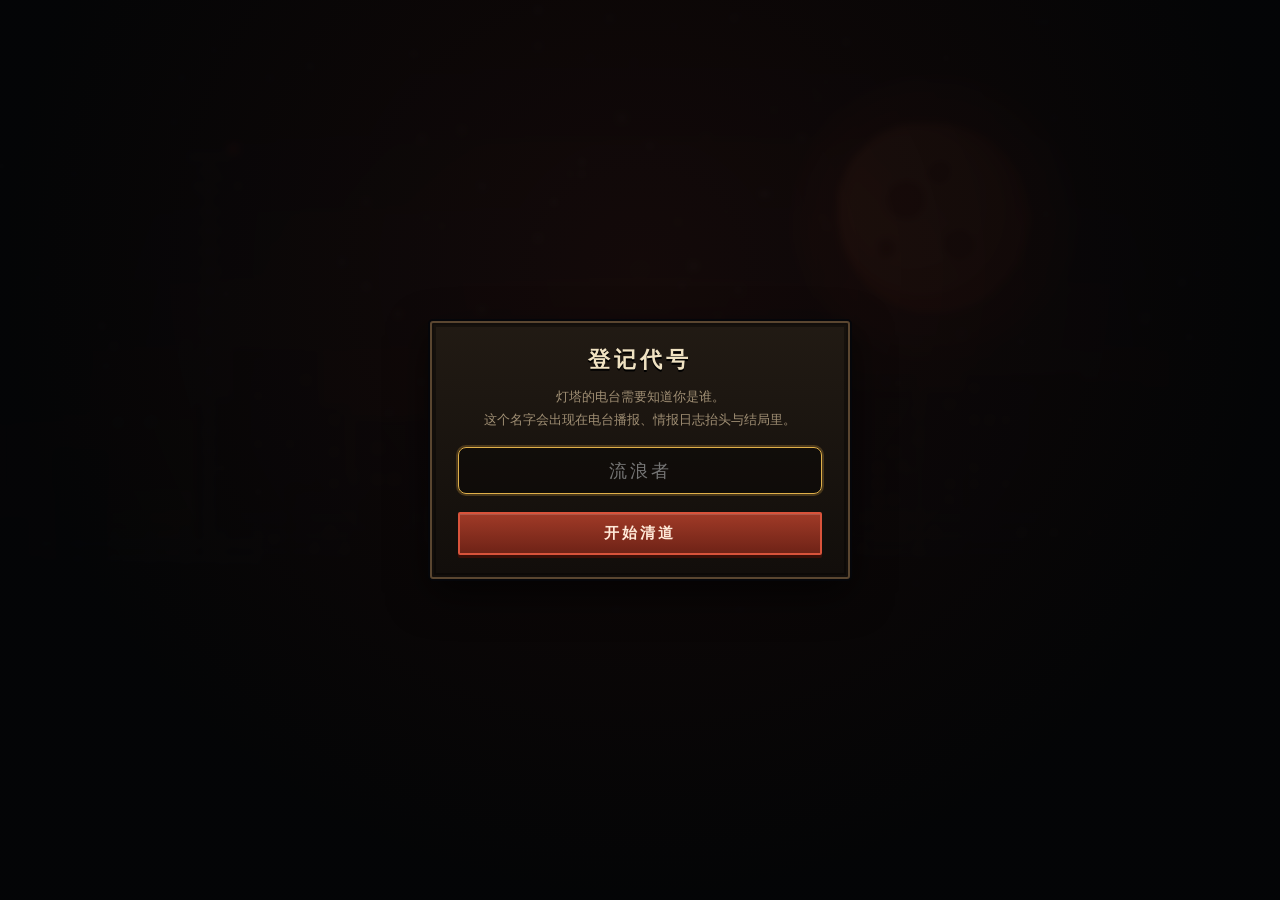
==== commit d0df6b04: "Add files via upload" ====
--- a/index.html
+++ b/index.html
@@ -73,6 +73,16 @@
 
   <div id="screen-menu" class="screen">
     <div class="menu-panel">
+      <div id="noticeBoard" class="notice">
+        <div class="notice-head">更新公告 · v1.0.1</div>
+        <ul class="notice-list">
+          <li>修复：铁壁监狱出生点被隔离墙卡住、无法离开。</li>
+          <li>修复：刷怪可能落进封闭牢房、寻路到不了玩家。</li>
+          <li>修复：地铁出生点与列车车厢重叠。</li>
+          <li>修复：连续升级时第二次三选一可能卡住、结算事件丢失。</li>
+        </ul>
+        <button id="btnNoticeClose" class="btn ghost notice-close">知道了</button>
+      </div>
       <h1 class="logo">尸潮幸存者</h1>
       <div class="logo-sub">Z O M B I E &nbsp; T I D E &nbsp; S U R V I V O R S</div>
       <div class="menu-buttons">
--- a/css/style.css
+++ b/css/style.css
@@ -413,6 +413,16 @@
 }
 
 /* ============ 像素 UI 皮肤（后置覆盖） ============ */
+#noticeBoard {
+  position: relative; width: 100%; margin: 0 auto 16px; padding: 10px 16px 12px;
+  border: 2px solid #7a5c1e; border-radius: 3px; text-align: left;
+  background: linear-gradient(180deg, rgba(38, 28, 16, 0.97), rgba(18, 13, 9, 0.97));
+  box-shadow: inset 0 0 0 2px #120e0b, 0 0 0 2px #05060a, 0 10px 30px rgba(0, 0, 0, 0.6);
+}
+.notice-head { font-size: 12px; letter-spacing: 4px; color: #ffd479; }
+.notice-list { margin: 8px 0 0 18px; padding: 0; font-size: 12.5px; line-height: 1.7; color: #d8c9a4; }
+.notice-list li { margin: 1px 0; }
+.notice-close { position: absolute; right: 8px; top: 6px; font-size: 12px; padding: 2px 10px; }
 :root {
   --bg: #07080a;
   --panel: rgba(20, 16, 12, 0.97);
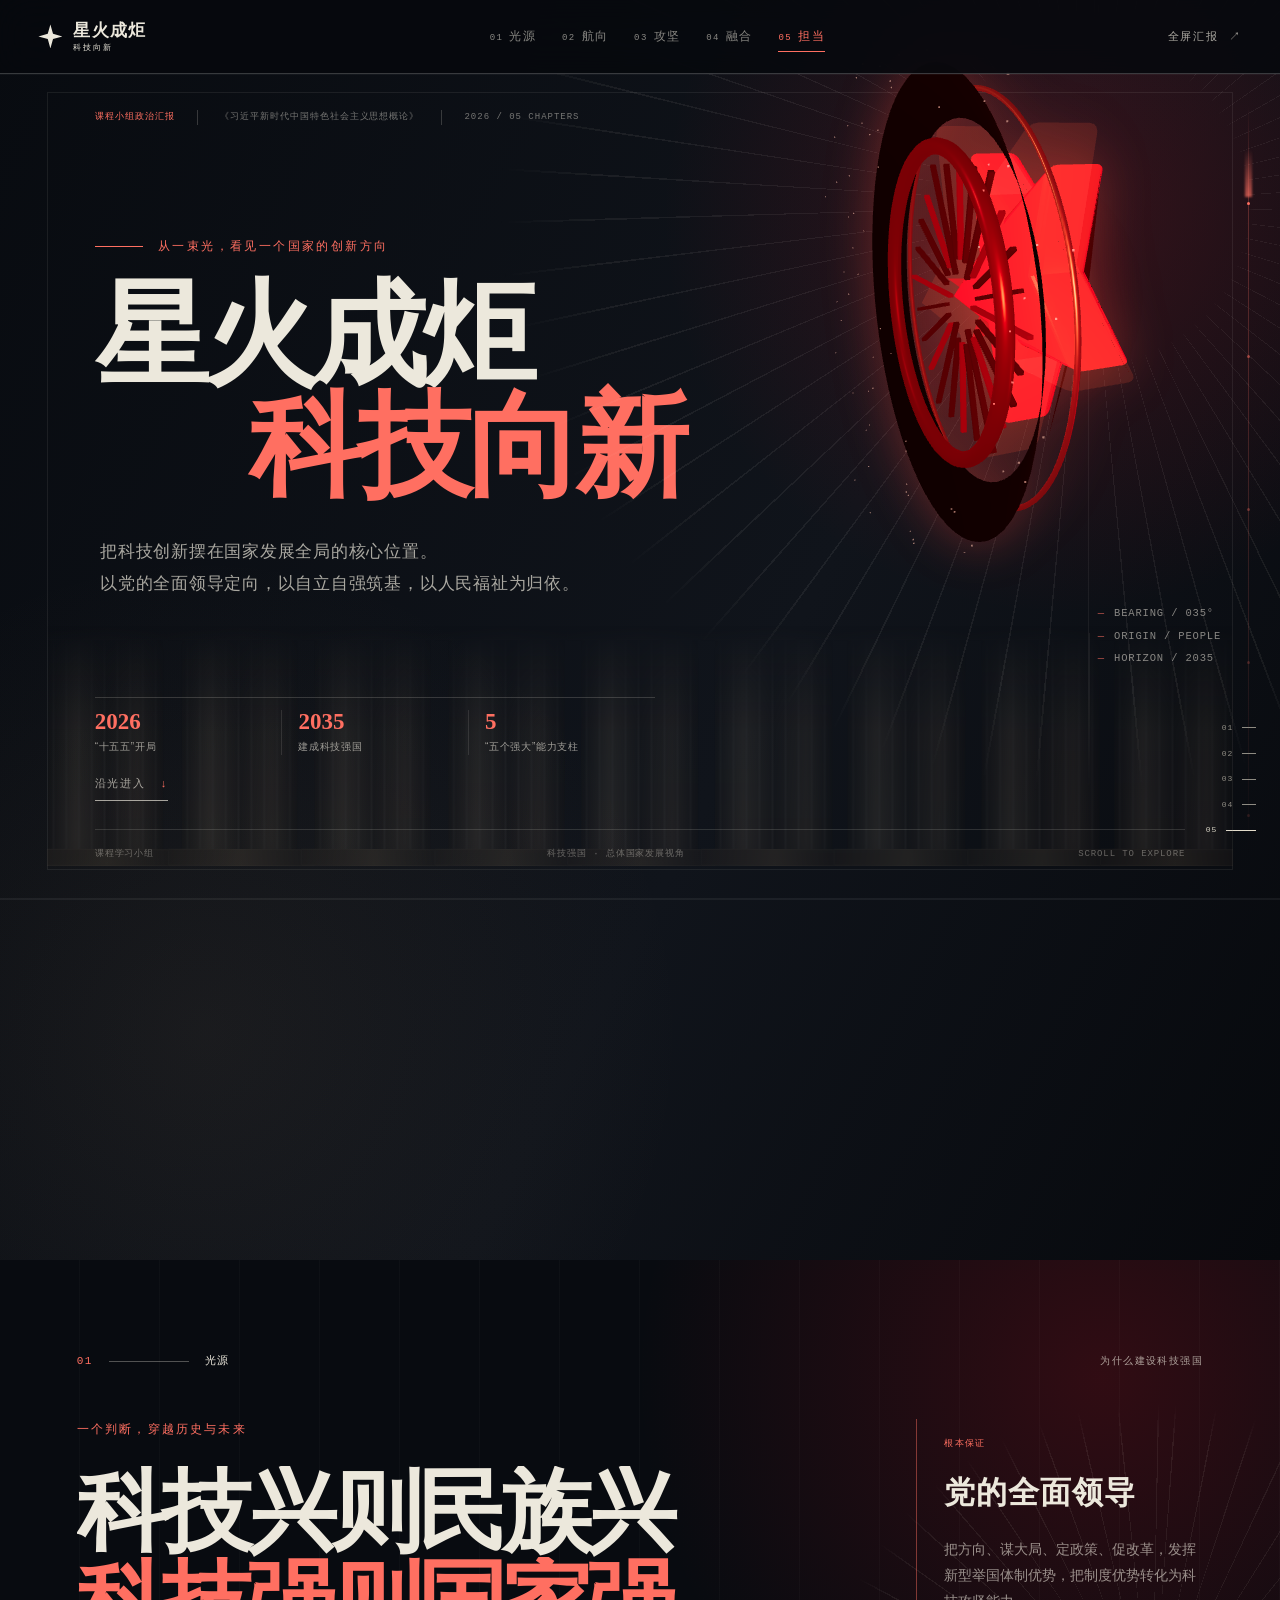
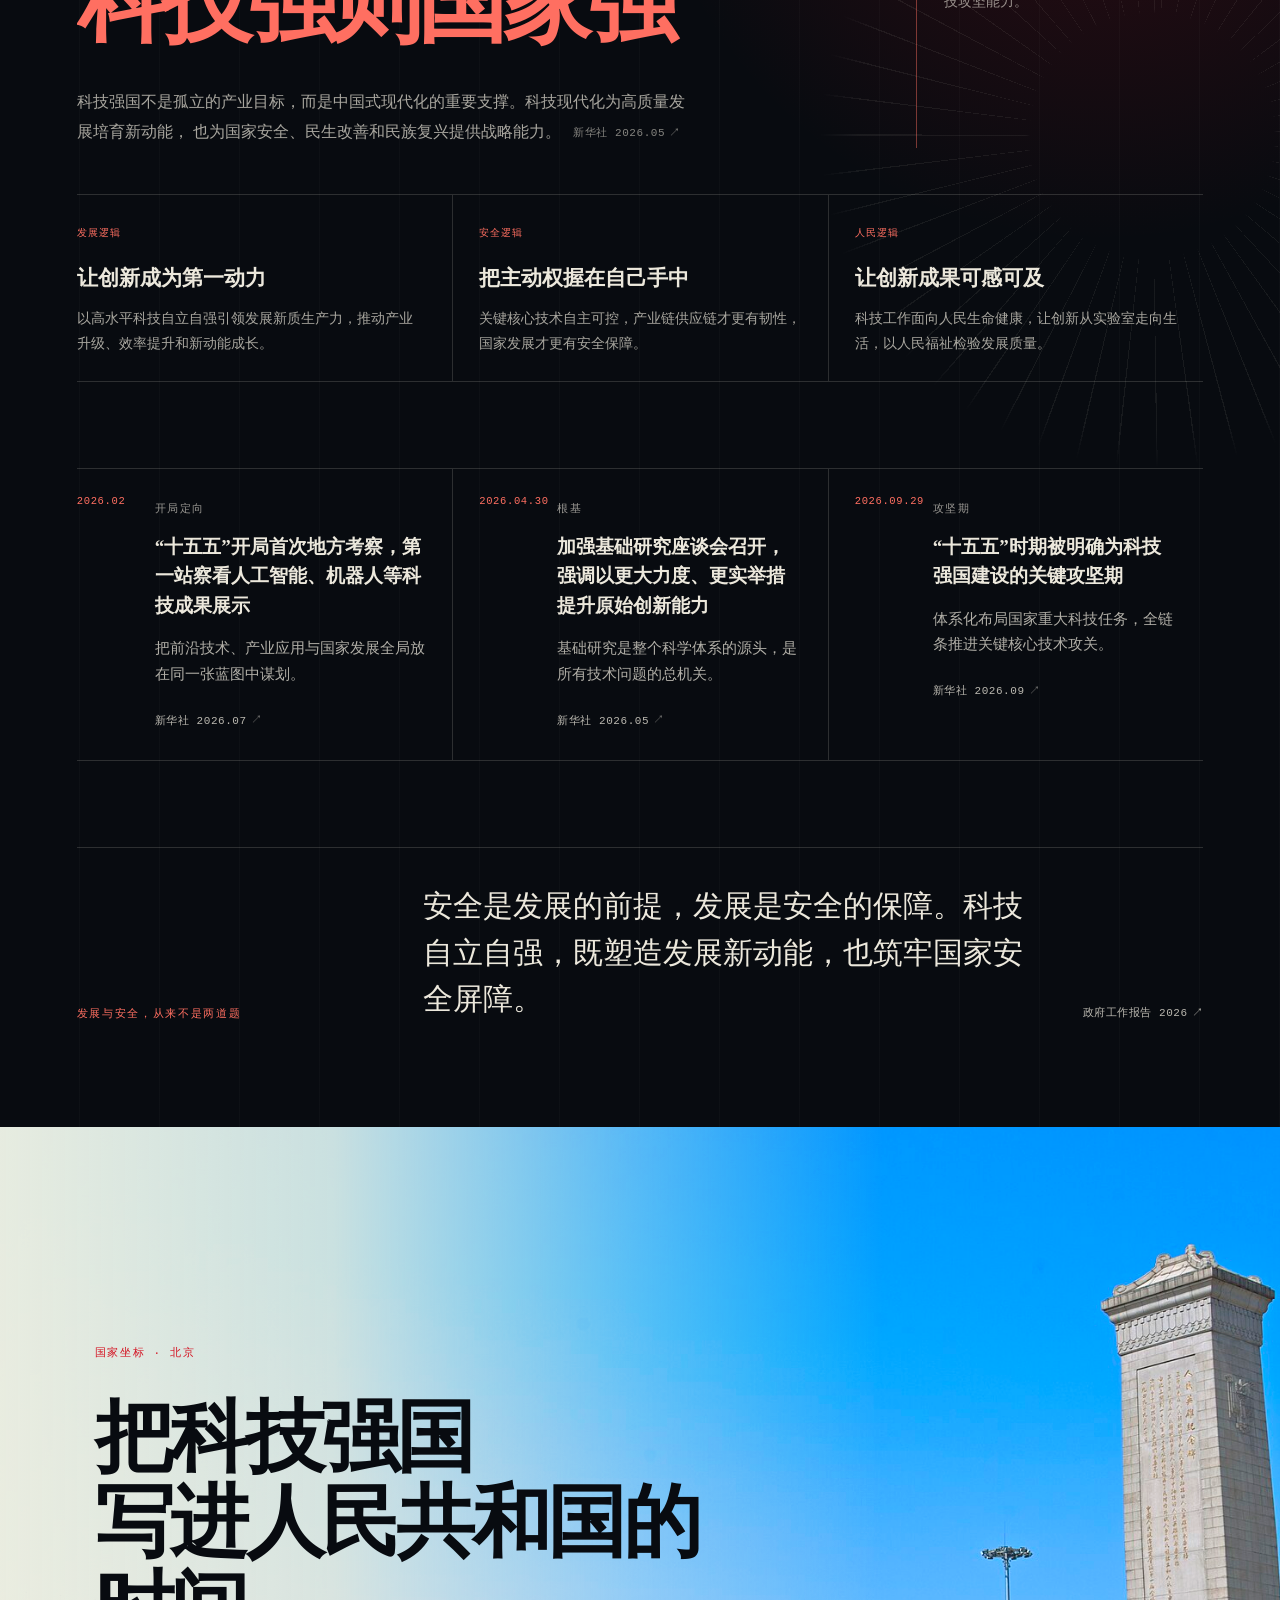
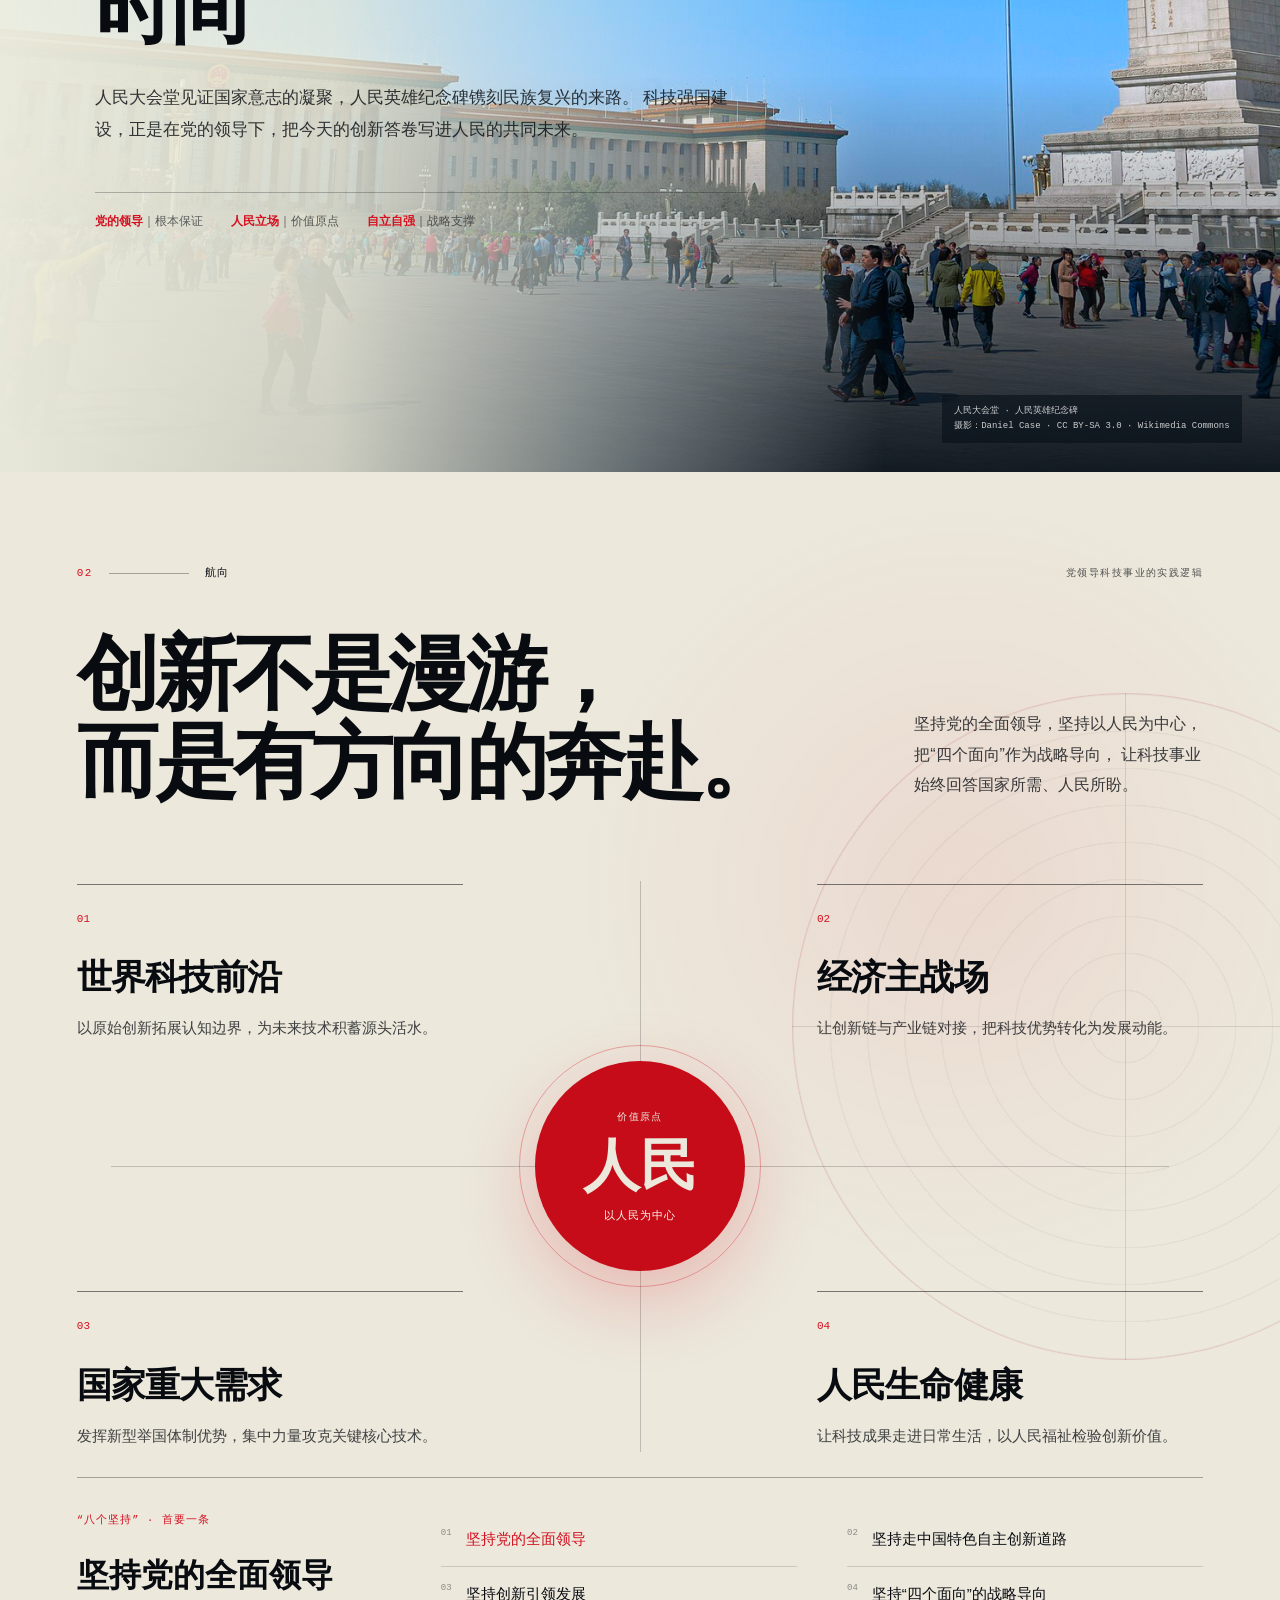
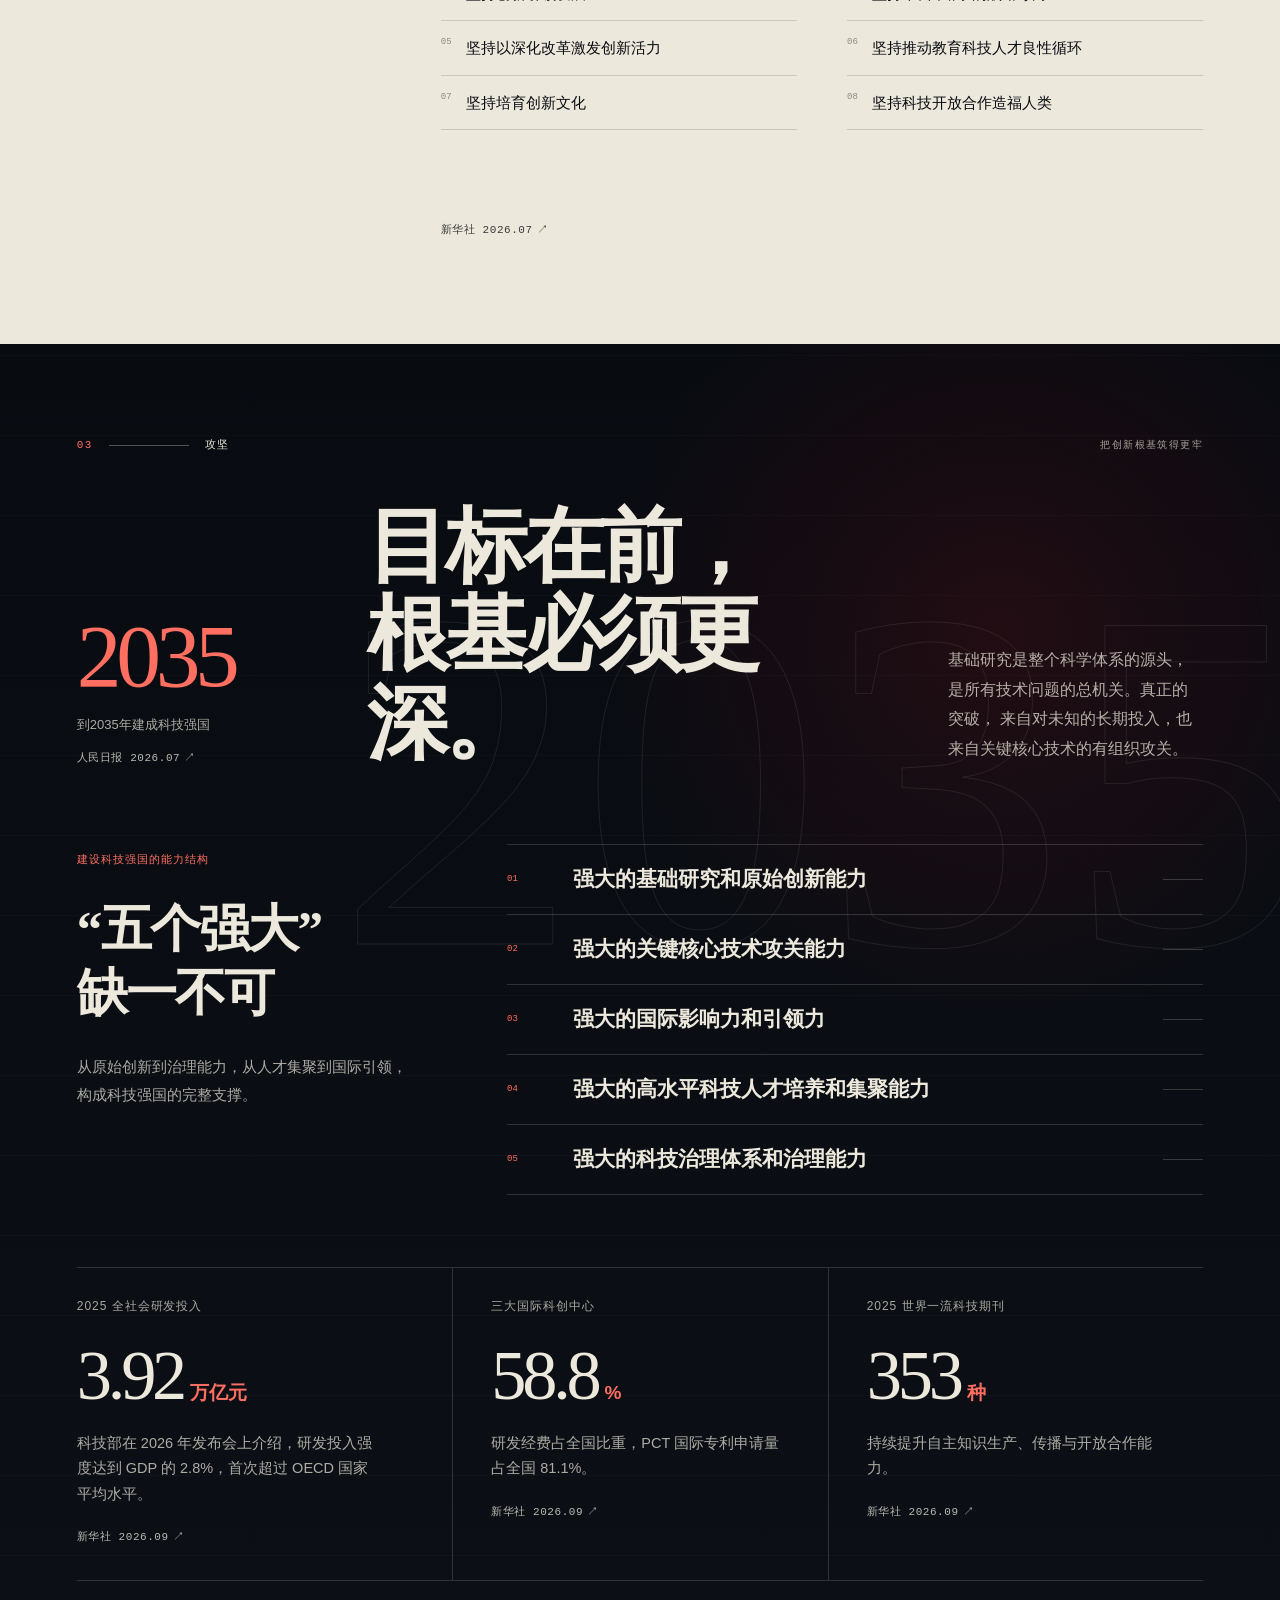
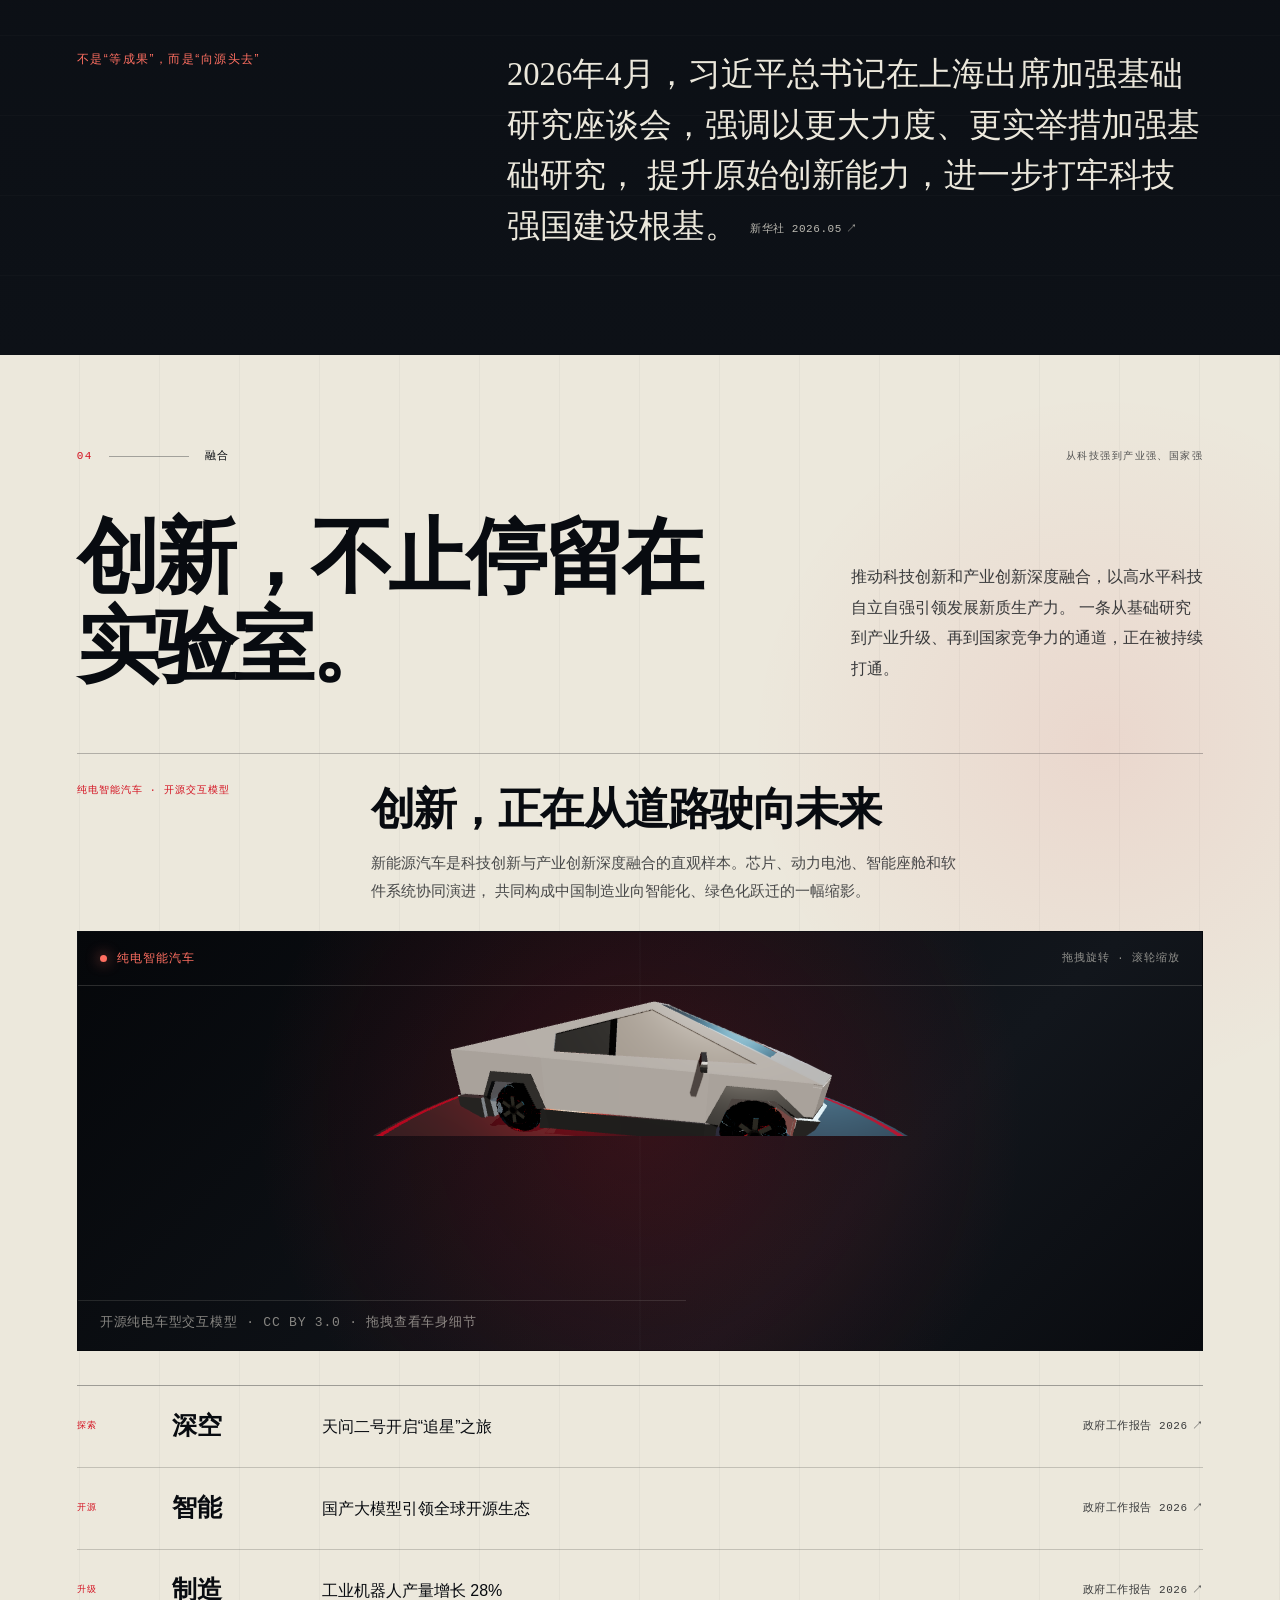
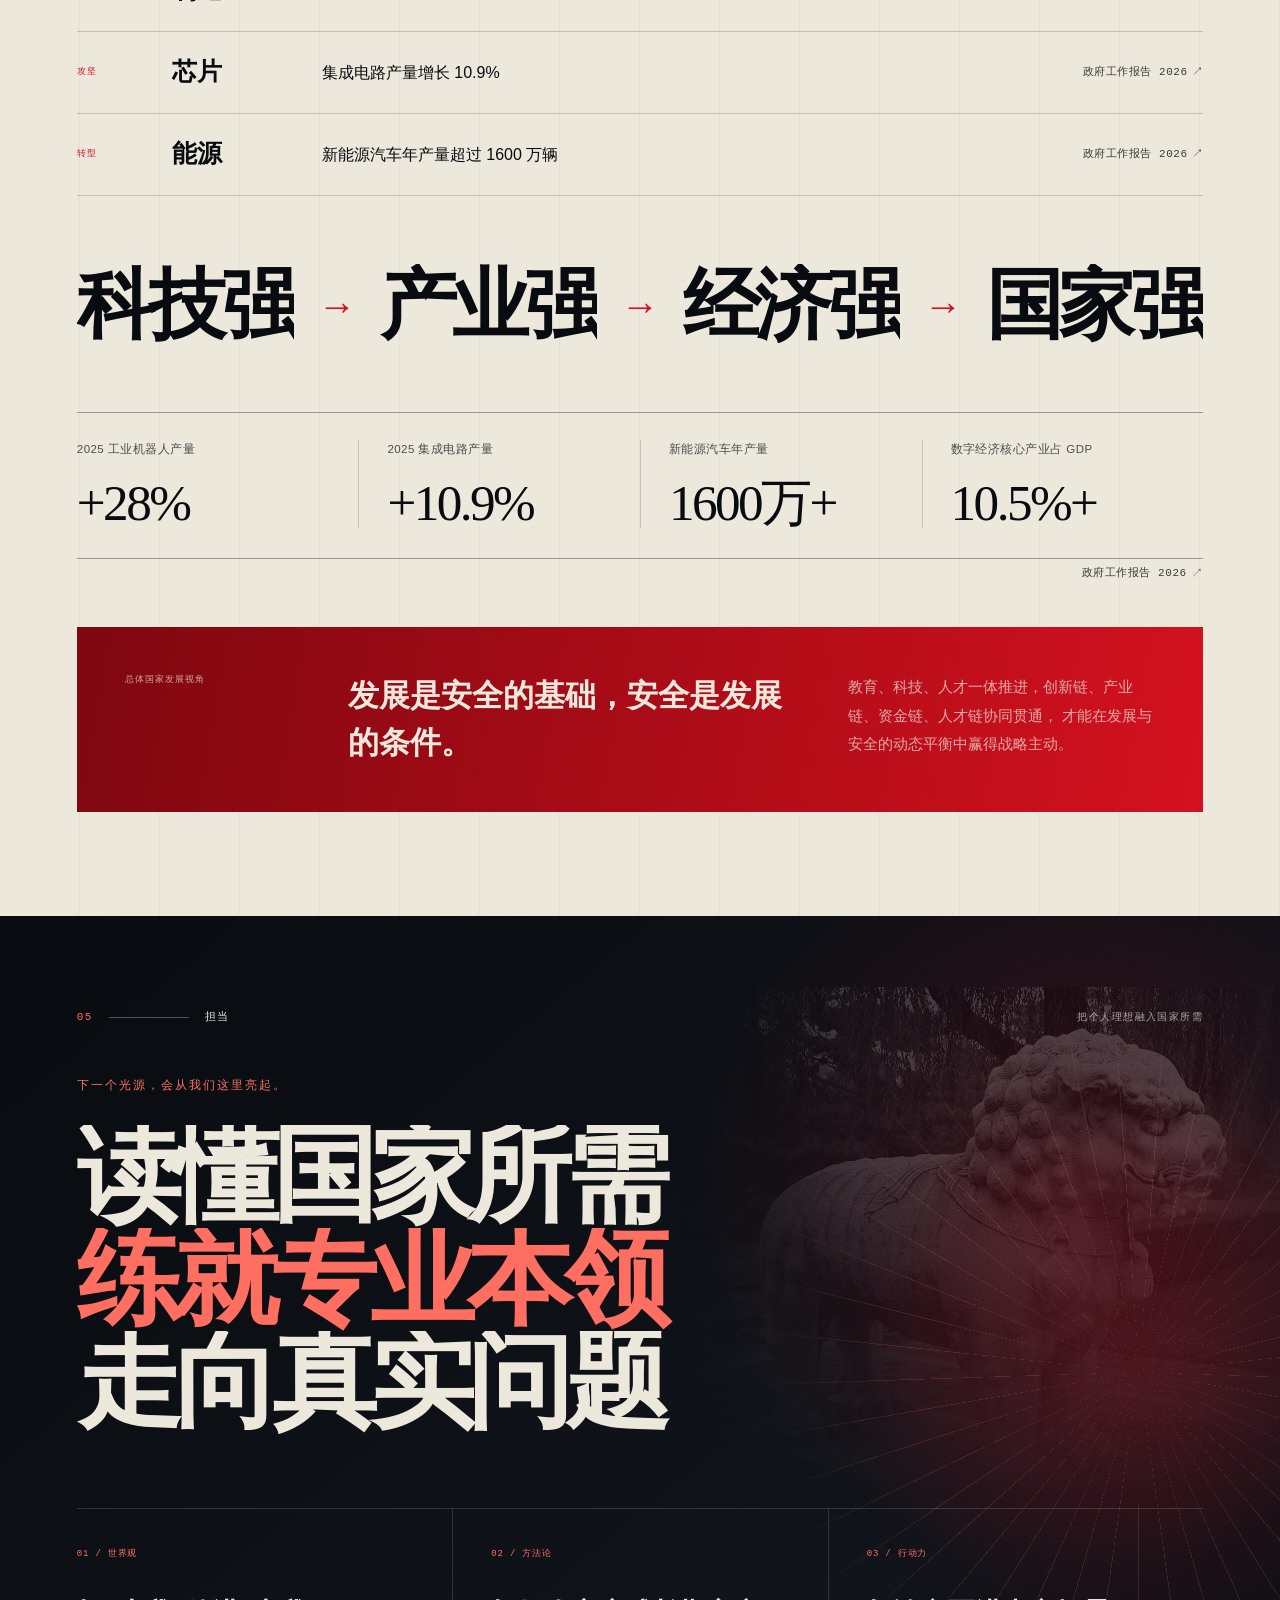
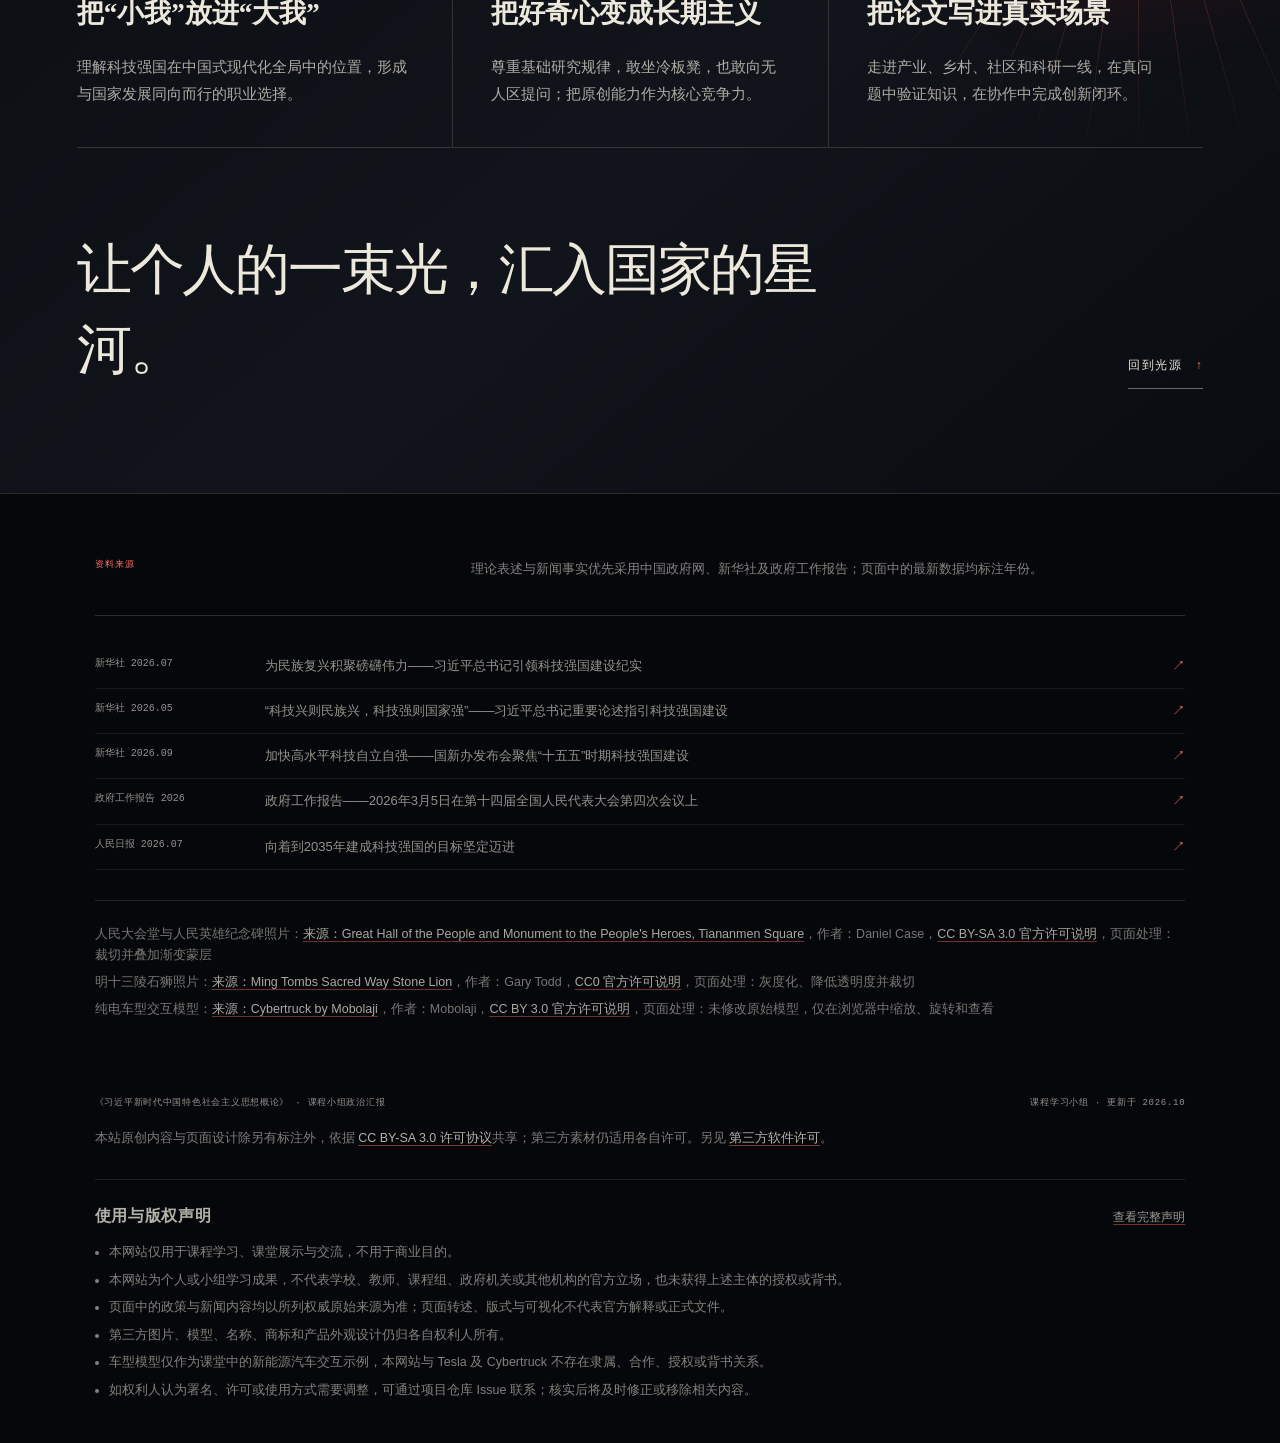
==== commit 7feb82d2: "Add files via upload" ====
--- a/index.html
+++ b/index.html
@@ -1,314 +1,19 @@
-<!DOCTYPE html>
+<!doctype html>
 <html lang="zh-CN">
-<head>
-<meta charset="UTF-8">
-<meta name="viewport" content="width=device-width, initial-scale=1.0, maximum-scale=1.0, user-scalable=no">
-<meta name="theme-color" content="#0a0c0e">
-<title>尸潮幸存者 Zombie Tide Survivors</title>
-<link rel="stylesheet" href="css/style.css">
-</head>
-<body class="reduced-ok">
-<div id="app">
-  <canvas id="game"></canvas>
-
-  <!-- ===== 局内 HUD ===== -->
-  <div id="hud" class="hidden">
-    <div class="hud-tl">
-      <div class="bar hp"><div id="hpFill" class="fill"></div><span id="hpText">100 / 100</span></div>
-      <div class="row">
-        <span class="chip" id="armorChip">护甲 0</span>
-        <span class="chip hidden" id="regenChip">再生</span>
-        <span class="chip hidden" id="reviveChip">应激针剂</span>
-      </div>
-      <div id="radioBox"></div>
-    </div>
-
-    <div class="hud-tc">
-      <div id="waveBox"><span id="waveText">第 1 波</span><span id="enemyLeft">剩余 0</span></div>
-      <div id="comboBox" class="hidden"><span id="comboText">x5</span><div class="cbar"><i id="comboFill"></i></div></div>
-      <div id="bossBox" class="hidden"><span id="bossName">屠夫</span><div class="bar boss"><div id="bossFill" class="fill"></div></div></div>
-      <div id="bannerBox" class="hidden"><div id="bannerMain"></div><div id="bannerSub"></div></div>
-    </div>
-
-    <div class="hud-tr">
-      <div id="timeText">00:00</div>
-      <div id="killText">击杀 0</div>
-      <div id="serumText">血清 0</div>
-    </div>
-
-    <div class="hud-bl">
-      <div id="weaponSlots"></div>
-      <div id="consumables"></div>
-    </div>
-
-    <div class="hud-br">
-      <canvas id="minimap" width="220" height="150"></canvas>
-    </div>
-
-    <div id="toasts"></div>
-    <div id="vignette" class="hidden"></div>
-    <div id="lowHpPulse" class="hidden"></div>
-  </div>
-
-  <!-- ===== 升级三选一 ===== -->
-  <div id="screen-levelup" class="screen hidden">
-    <div class="levelup-wrap">
-      <div class="levelup-head"><span id="levelupTitle">等级提升</span> <span id="levelupLevel" class="gold"></span><span id="levelupSub"> — 选择一项强化</span></div>
-      <div id="upgradeCards" class="cards"></div>
-      <div class="hint">按 1 / 2 / 3 键或点击选择 · <button id="btnReroll" class="btn ghost">刷新</button></div>
-    </div>
-  </div>
-
-  <!-- ===== 主菜单 ===== -->
-  <div id="screen-name" class="screen hidden">
-    <div class="panel small name-panel">
-      <h2>登记代号</h2>
-      <div class="dim name-tip">灯塔的电台需要知道你是谁。<br>这个名字会出现在电台播报、情报日志抬头与结局里。</div>
-      <input id="heroNameInput" class="name-input" maxlength="12" placeholder="流浪者" autocomplete="off">
-      <div class="panel-actions col">
-        <button id="btnConfirmName" class="btn primary">开始清道</button>
-      </div>
-    </div>
-  </div>
-
-  <div id="screen-menu" class="screen">
-    <div class="menu-panel">
-      <div id="noticeBoard" class="notice">
-        <div class="notice-head">更新公告 · v1.0.1</div>
-        <ul class="notice-list">
-          <li>修复：铁壁监狱出生点被隔离墙卡住、无法离开。</li>
-          <li>修复：刷怪可能落进封闭牢房、寻路到不了玩家。</li>
-          <li>修复：地铁出生点与列车车厢重叠。</li>
-          <li>修复：连续升级时第二次三选一可能卡住、结算事件丢失。</li>
-        </ul>
-        <button id="btnNoticeClose" class="btn ghost notice-close">知道了</button>
-      </div>
-      <h1 class="logo">尸潮幸存者</h1>
-      <div class="logo-sub">Z O M B I E &nbsp; T I D E &nbsp; S U R V I V O R S</div>
-      <div class="menu-buttons">
-        <button id="btnContinue" class="btn primary hidden">继续游戏</button>
-        <button id="btnNew" class="btn primary">开始新游戏</button>
-        <button id="btnMeta" class="btn">永久强化</button>
-        <button id="btnStats" class="btn">战绩与成就</button>
-        <button id="btnSettings" class="btn">设置</button>
-        <button id="btnHelp" class="btn">操作说明</button>
-        <button id="btnArchive" class="btn">档案室</button>
-      </div>
-      <div class="credits">
-        <div class="credits-title">致 谢</div>
-        <div class="credits-names">吴彦童 · 傲日格勒 · 吴博文 · 薄明宇</div>
-        <div class="credits-note">排名不分先后</div>
-      </div>
-      <div class="menu-foot">
-        <span id="menuHero"></span>
-        <span id="menuSerum" class="gold">血清 0</span>
-        <span id="menuRecord"></span>
-        <span id="menuVersion">v1.0</span>
-      </div>
-    </div>
-  </div>
-
-  <!-- ===== 地图选择 ===== -->
-  <div id="screen-maps" class="screen hidden">
-    <div class="panel wide">
-      <div class="panel-head">
-        <button class="btn ghost back" data-back>‹ 返回</button>
-        <h2>选择战场</h2>
-        <div class="spacer"></div>
-      </div>
-      <div id="mapCards" class="map-cards"></div>
-      <div class="map-detail">
-        <div id="mapDetail"></div>
-        <div class="diff-row">
-          <span class="label">难度</span>
-          <div id="diffButtons" class="seg"></div>
-        </div>
-        <div class="diff-row">
-          <span class="label">契约</span>
-          <div id="curseButtons" class="seg"></div>
-        </div>
-        <div id="curseHint" class="dim"></div>
-      </div>
-      <div class="panel-actions">
-        <span id="mapUnlockHint" class="dim"></span>
-        <button id="btnStartRun" class="btn primary big">进入战场</button>
-      </div>
-    </div>
-  </div>
-
-  <!-- ===== 暂停 ===== -->
-  <div id="screen-pause" class="screen hidden">
-    <div class="panel small">
-      <h2>已暂停</h2>
-      <div class="panel-actions col">
-        <button id="btnResume" class="btn primary">继续战斗</button>
-        <button id="btnPauseSaveQuit" class="btn">保存并退出</button>
-        <button id="btnPauseSettings" class="btn">设置</button>
-        <button id="btnGiveUp" class="btn danger">放弃本局</button>
-      </div>
-    </div>
-  </div>
-
-  <!-- ===== 结算 ===== -->
-  <div id="screen-result" class="screen hidden">
-    <div class="panel">
-      <h2 id="resultTitle">阵亡</h2>
-      <div id="resultSub" class="dim"></div>
-      <div id="resultStats" class="stat-list"></div>
-      <div id="resultUnlocks"></div>
-      <div id="resultEpilogue" class="epilogue hidden"></div>
-      <div class="panel-actions col">
-        <button id="btnEndless" class="btn primary hidden">进入无尽模式</button>
-        <button id="btnRetry" class="btn primary">再来一局</button>
-        <button id="btnResultMenu" class="btn">返回主菜单</button>
-        <button id="btnResultMeta" class="btn">永久强化</button>
-      </div>
-    </div>
-  </div>
-
-  <!-- ===== 永久强化 ===== -->
-  <div id="screen-meta" class="screen hidden">
-    <div class="panel wide">
-      <div class="panel-head">
-        <button class="btn ghost back" data-back>‹ 返回</button>
-        <h2>永久强化</h2>
-        <div class="gold" id="metaSerum">血清 0</div>
-      </div>
-      <div id="metaList" class="meta-list"></div>
-    </div>
-  </div>
-
-  <!-- ===== 战绩与成就 ===== -->
-  <div id="screen-stats" class="screen hidden">
-    <div class="panel wide">
-      <div class="panel-head">
-        <button class="btn ghost back" data-back>‹ 返回</button>
-        <h2>战绩与成就</h2>
-        <div class="spacer"></div>
-      </div>
-      <div id="statsTotals" class="stat-list horizontal"></div>
-      <h3>成就</h3>
-      <div id="achievements" class="ach-grid"></div>
-      <h3>最近战绩</h3>
-      <div id="historyTable" class="table-wrap"></div>
-      <h3>存档管理</h3>
-      <div class="panel-actions">
-        <button id="btnExport" class="btn">导出存档</button>
-        <button id="btnImport" class="btn">导入存档</button>
-        <input type="file" id="importFile" accept="application/json,.json" class="hidden">
-        <button id="btnReset" class="btn danger">重置所有存档</button>
-      </div>
-    </div>
-  </div>
-
-  <!-- ===== 设置 ===== -->
-  <div id="screen-settings" class="screen hidden">
-    <div class="panel">
-      <div class="panel-head">
-        <button class="btn ghost back" data-back>‹ 返回</button>
-        <h2>设置</h2>
-        <div class="spacer"></div>
-      </div>
-      <div id="settingsForm" class="settings-form"></div>
-    </div>
-  </div>
-
-  <!-- ===== 操作说明 ===== -->
-  <div id="screen-archive" class="screen hidden">
-    <div class="panel wide">
-      <div class="panel-head">
-        <button class="btn ghost back" data-back>‹ 返回</button>
-        <h2>档案室</h2>
-        <div class="spacer"></div>
-        <div id="archiveProgress" class="dim"></div>
-      </div>
-      <h3>人物</h3>
-      <div id="archiveChars" class="ach-grid"></div>
-      <h3>情报日志</h3>
-      <div id="archiveIntel" class="intel-list"></div>
-      <h3>结局</h3>
-      <div id="archiveEndings" class="ach-grid"></div>
-    </div>
-  </div>
-
-  <div id="screen-help" class="screen hidden">
-    <div class="panel wide">
-      <div class="panel-head">
-        <button class="btn ghost back" data-back>‹ 返回</button>
-        <h2>操作说明</h2>
-        <div class="spacer"></div>
-      </div>
-      <div class="help-grid">
-        <div>
-          <h3>键鼠</h3>
-          <table class="keys">
-            <tr><td>WASD / 方向键</td><td>移动</td></tr>
-            <tr><td>鼠标</td><td>瞄准</td></tr>
-            <tr><td>左键（按住）</td><td>射击</td></tr>
-            <tr><td>R</td><td>换弹</td></tr>
-            <tr><td>空格</td><td>闪避翻滚</td></tr>
-            <tr><td>G</td><td>投掷手雷</td></tr>
-            <tr><td>H</td><td>使用医疗包</td></tr>
-            <tr><td>Q / 滚轮</td><td>切换武器</td></tr>
-            <tr><td>ESC</td><td>暂停</td></tr>
-            <tr><td>F3</td><td>调试信息</td></tr>
-          </table>
-        </div>
-        <div>
-          <h3>触屏</h3>
-          <table class="keys">
-            <tr><td>左半屏拖动</td><td>移动</td></tr>
-            <tr><td>右半屏拖动</td><td>瞄准并自动射击</td></tr>
-            <tr><td>右下按钮</td><td>换弹 / 闪避 / 手雷 / 医疗 / 换枪</td></tr>
-            <tr><td>右上按钮</td><td>暂停 / 全屏（手机上建议横屏 + 全屏）</td></tr>
-          </table>
-          <h3>幸存守则</h3>
-          <ul class="tips">
-            <li>经验球会被"磁力手套"吸引，别停着不动。</li>
-            <li>闪避有无敌帧，穿过尸群时用它换位置。</li>
-            <li>精英与 Boss 必掉血清，这是局外成长的本钱。</li>
-            <li>每波之间只有 8 秒喘息，先捡东西再进下一波。</li>
-            <li>每波结束都会自动存档，随时可以退出。</li>
-          </ul>
-        </div>
-      </div>
-    </div>
-  </div>
-
-  <!-- ===== 触屏控制 ===== -->
-  <div id="touch" class="hidden">
-    <div id="touchLeft" class="touch-zone"></div>
-    <div id="touchRight" class="touch-zone"></div>
-    <div class="stick-hint" id="stickHintL"><i></i></div>
-    <div class="stick-hint" id="stickHintR"><i></i></div>
-    <div id="stickL" class="stick"><div class="ring"></div><div class="knob"></div></div>
-    <div id="stickR" class="stick"><div class="ring"></div><div class="knob"></div></div>
-    <div id="touchTop">
-      <button class="tbtn small" data-act="pause">❚❚</button>
-      <button class="tbtn small" data-act="fullscreen">⛶</button>
-    </div>
-    <div id="touchButtons">
-      <button class="tbtn" data-act="reload">换弹</button>
-      <button class="tbtn" data-act="swap">换枪</button>
-      <button class="tbtn" data-act="medkit">医疗</button>
-      <button class="tbtn" data-act="grenade">手雷</button>
-      <button class="tbtn big" data-act="dash">闪避</button>
-    </div>
-  </div>
-
-  <div id="fpsDebug" class="hidden"></div>
-
-  <div id="rotateHint" class="hidden">建议横屏游玩 · 点右上角 ⛶ 进入全屏</div>
-</div>
-
-<script src="js/util.js"></script>
-<script src="js/data.js"></script>
-<script src="js/save.js"></script>
-<script src="js/audio.js"></script>
-<script src="js/sim.js"></script>
-<script src="js/art.js"></script>
-<script src="js/render.js"></script>
-<script src="js/ui.js"></script>
-<script src="js/main.js"></script>
-</body>
+  <head>
+    <meta charset="UTF-8" />
+    <meta name="viewport" content="width=device-width, initial-scale=1.0" />
+    <meta name="theme-color" content="#080b10" />
+    <meta
+      name="description"
+      content="《习近平新时代中国特色社会主义思想概论》小组政治汇报：星火成炬，科技向新。"
+    />
+    <title>星火成炬 · 科技向新</title>
+    <script type="module" crossorigin src="./assets/index-BVB989aW.js"></script>
+    <link rel="stylesheet" crossorigin href="./assets/index-0hGQ7gcl.css">
+  </head>
+  <body>
+    <div id="root"></div>
+    <noscript>本汇报需要启用 JavaScript 才能显示 3D 星灯与滚动叙事。</noscript>
+  </body>
 </html>
--- a/assets/index-0hGQ7gcl.css
+++ b/assets/index-0hGQ7gcl.css
@@ -0,0 +1 @@
+:root{color-scheme:dark;--ink: #080b10;--ink-raised: #10151c;--paper: #ece8dc;--paper-dim: #d6d1c4;--red: #d41120;--red-hot: #ff6f61;--red-deep: #7e0710;--brass: #b4936d;--muted: #94999d;--line-dark: rgba(236, 232, 220, .16);--line-light: rgba(8, 11, 16, .2);--serif: "Noto Serif SC", "Source Han Serif SC", "STZhongsong", "华文中宋", "Songti SC", "SimSun", serif;--sans: "Noto Sans SC", "Microsoft YaHei UI", "Microsoft YaHei", "PingFang SC", sans-serif;--mono: "Cascadia Mono", "SFMono-Regular", Consolas, monospace}*{box-sizing:border-box}html{background:var(--ink);scroll-padding-top:84px}body{margin:0;min-width:320px;background:var(--ink);color:var(--paper);font-family:var(--sans);font-size:16px;line-height:1.7;overflow-x:clip;-webkit-font-smoothing:antialiased;text-rendering:optimizeLegibility}button,a{font:inherit}button{color:inherit}button:active{transform:translateY(1px) scale(.985)}a{color:inherit;text-decoration:none}::selection{color:var(--paper);background:var(--red)}.app{position:relative;min-height:100vh;isolation:isolate}.skip-link{position:fixed;z-index:100;top:16px;left:16px;padding:10px 16px;color:var(--ink);background:var(--paper);transform:translateY(-150%);transition:transform .18s ease}.skip-link:focus{transform:translateY(0)}.site-header{position:fixed;z-index:20;top:0;left:0;right:0;display:grid;grid-template-columns:auto 1fr auto;align-items:center;gap:40px;min-height:74px;padding:18px 3vw;border-bottom:1px solid rgba(255,255,255,.2);color:var(--paper);background:#06090de0;box-shadow:0 1px #ffffff0a;backdrop-filter:blur(18px) saturate(1.1)}.wordmark{display:inline-flex;align-items:center;gap:11px;width:max-content}.wordmark-mark{display:block;width:24px;aspect-ratio:1;background:currentColor;clip-path:polygon(50% 0,61% 39%,100% 50%,61% 61%,50% 100%,39% 61%,0 50%,39% 39%)}.wordmark-emblem{width:30px;height:30px;object-fit:contain;filter:drop-shadow(0 0 8px rgba(255,179,92,.2))}.wordmark>span:last-child{display:grid;line-height:1.15}.wordmark b{font-family:var(--serif);font-size:17px;letter-spacing:.08em}.wordmark small{margin-top:3px;font-family:var(--mono);font-size:8px;letter-spacing:.22em}.desktop-nav{display:flex;justify-content:center;gap:clamp(12px,2vw,34px)}.desktop-nav button,.fullscreen-button{border:0;background:transparent;cursor:pointer}.desktop-nav button{position:relative;display:flex;align-items:baseline;gap:6px;padding:6px 0;font-size:12px;letter-spacing:.12em;opacity:.56;transition:opacity .18s ease}.desktop-nav button span{font-family:var(--mono);font-size:9px}.desktop-nav button:after{content:"";position:absolute;left:0;right:0;bottom:1px;height:1px;background:currentColor;transform:scaleX(0);transform-origin:left;transition:transform .22s ease}.desktop-nav button:hover,.desktop-nav button:focus-visible,.desktop-nav button.is-active{opacity:1}.desktop-nav button.is-active{color:var(--red-hot)}.desktop-nav button.is-active:after,.desktop-nav button:hover:after{transform:scaleX(1)}.fullscreen-button{display:inline-flex;align-items:center;gap:11px;padding:8px 0;font-size:11px;letter-spacing:.14em;opacity:.72;transition:opacity .18s ease,transform .12s ease}.fullscreen-button:hover,.fullscreen-button:focus-visible{opacity:1}button:focus-visible,a:focus-visible{outline:1px solid currentColor;outline-offset:5px}.star-canvas{position:fixed;z-index:7;top:4.6vh;right:1.4vw;width:min(40vw,610px);aspect-ratio:1;pointer-events:none;transform-origin:50% 50%;will-change:transform,opacity;filter:drop-shadow(0 0 24px rgba(255,77,61,.34))}.star-fallback{position:absolute;inset:22%;display:grid;place-items:center;border-radius:50%;background:radial-gradient(circle,rgba(255,108,84,.3),rgba(126,7,16,.1) 48%,transparent 68%)}.star-fallback span{display:block;width:42%;aspect-ratio:1;background:var(--red);clip-path:polygon(50% 0,61.8% 34.6%,98.5% 34.6%,69% 56%,80.6% 91%,50% 70%,19.4% 91%,31% 56%,1.5% 34.6%,38.2% 34.6%)}.ceiling-field{position:fixed;z-index:1;top:-30vw;right:-31vw;width:min(92vw,1320px);aspect-ratio:1;border-radius:50%;pointer-events:none;opacity:.5;background:repeating-conic-gradient(from 3deg,rgba(236,232,220,.14) 0deg .2deg,transparent .2deg 5.2deg);mask-image:radial-gradient(circle,transparent 0 19%,#000 20% 58%,transparent 71%);will-change:transform,opacity}.page-grid{position:fixed;z-index:0;inset:0;pointer-events:none;opacity:.1;background-image:linear-gradient(rgba(236,232,220,.14) 1px,transparent 1px),linear-gradient(90deg,rgba(236,232,220,.14) 1px,transparent 1px);background-size:64px 64px;mask-image:linear-gradient(to bottom,transparent 0,#000 16%,#000 84%,transparent 100%)}.signal-rail{position:fixed;z-index:6;top:104px;right:2.45vw;bottom:44px;width:1px;pointer-events:none;background:linear-gradient(to bottom,transparent,rgba(255,111,97,.28) 12%,rgba(255,111,97,.14) 70%,transparent)}.signal-rail:before{content:"";position:absolute;top:13%;left:-1px;width:3px;height:3px;border-radius:50%;background:var(--red-hot);box-shadow:0 17vh #ff6f6180,0 34vh #ff6f6157,0 51vh #ff6f6138,0 68vh #ff6f6124}.signal-rail span{position:absolute;top:6%;left:-3px;width:7px;height:48px;background:linear-gradient(transparent,var(--red-hot));filter:blur(1px);opacity:.7;animation:signal-travel 9s linear infinite}@keyframes signal-travel{0%{transform:translateY(-10vh)}to{transform:translateY(82vh)}}.chapter-dock{position:fixed;z-index:18;right:24px;bottom:63px;display:grid;gap:12px;mix-blend-mode:difference}.chapter-dock button{display:flex;align-items:center;justify-content:flex-end;gap:9px;padding:0;border:0;background:transparent;cursor:pointer;opacity:.62;transition:opacity .18s ease}.chapter-dock button span{font-family:var(--mono);font-size:8px;letter-spacing:.1em}.chapter-dock button i{width:14px;height:1px;background:currentColor;transition:width .22s ease}.chapter-dock button.is-active,.chapter-dock button:hover{opacity:1}.chapter-dock button.is-active i{width:30px}.hero-scroll{position:relative;height:140vh;background:radial-gradient(circle at 83% 17%,rgba(212,17,32,.2),transparent 25rem),radial-gradient(circle at 16% 82%,rgba(180,147,109,.08),transparent 30rem),linear-gradient(117deg,#080b10,#10141b 58%,#07090d)}.hero-sticky{position:sticky;top:0;display:flex;flex-direction:column;min-height:100vh;overflow:hidden;padding:110px 7.4vw 38px}.hero-colonnade{position:absolute;z-index:0;left:3.7vw;right:3.7vw;bottom:34px;height:27vh;display:flex;align-items:flex-end;gap:1.25vw;overflow:hidden;opacity:.17;pointer-events:none;mask-image:linear-gradient(to top,#000 0,rgba(0,0,0,.82) 55%,transparent 100%);perspective:900px}.hero-colonnade span{position:relative;flex:1;height:100%;border-radius:5px 5px 0 0;background:repeating-linear-gradient(90deg,#ffffff08 0 4px,#ece8dc3d 5px 6px,#ffffff08 7px 13px),linear-gradient(90deg,#29241f,#8e7c64 24%,#302821,#77644f 78%,#211c18);box-shadow:inset 0 0 32px #0000008c;transform:rotateY(calc((var(--column-index, 0) - 4) * .4deg))}.hero-colonnade span:before,.hero-colonnade span:after{content:"";position:absolute;left:-12%;width:124%;height:6%;border:1px solid rgba(255,225,181,.18);background:linear-gradient(90deg,#44372b,#8d7658 50%,#2c241d)}.hero-colonnade span:before{top:0}.hero-colonnade span:after{bottom:0}.scene-wipe{position:fixed;z-index:80;inset:0;visibility:hidden;overflow:hidden;pointer-events:none}.scene-wipe-panel{display:grid;place-items:center;width:100%;height:100%;color:#fff7ec;background:linear-gradient(108deg,transparent 0 72%,rgba(255,225,182,.22) 72.2% 72.6%,transparent 72.8%),repeating-linear-gradient(90deg,transparent 0 79px,rgba(255,255,255,.05) 79px 80px),linear-gradient(112deg,#79050d,#c30e1b 61%,#8a0a12);clip-path:polygon(0 0,86% 0,100% 100%,0 100%);transform:translate(-112%)}.scene-wipe-copy{display:grid;justify-items:center;gap:14px}.scene-wipe-copy span{font-family:var(--mono);font-size:11px;letter-spacing:.28em}.scene-wipe-copy b{font-family:var(--serif);font-size:clamp(64px,10vw,150px);line-height:1;letter-spacing:.1em}.hero-sticky:before{content:"";position:absolute;z-index:-1;inset:92px 3.7vw 30px;border:1px solid rgba(236,232,220,.08)}.hero-meta{display:flex;align-items:center;gap:22px;font-family:var(--mono);color:#ece8dc78;font-size:9px;letter-spacing:.11em}.hero-meta span:first-child{color:var(--red-hot)}.hero-meta span+span{padding-left:22px;border-left:1px solid rgba(236,232,220,.2)}.hero-copy{position:relative;z-index:3;width:min(62vw,970px);margin-top:auto;margin-bottom:auto;padding-bottom:1vh;transform-origin:10% 48%;will-change:transform,opacity}.hero-kicker{display:flex;align-items:center;gap:15px;margin:0 0 25px;color:var(--red-hot);font-size:12px;letter-spacing:.2em}.hero-kicker span{display:block;width:48px;height:1px;background:currentColor}.hero-title{display:grid;margin:0;font-family:var(--serif);font-size:clamp(72px,8.9vw,146px);font-weight:700;line-height:.97;letter-spacing:-.045em;will-change:transform,opacity}.hero-title span{display:block}.hero-title strong{display:block;margin-left:1.35em;color:var(--red-hot);font-weight:inherit}.hero-lede{max-width:570px;margin:34px 0 0 5px;color:#ece8dcb3;font-size:17px;line-height:1.85;letter-spacing:.045em}.hero-coordinate{position:absolute;right:4.6vw;bottom:26vh;display:grid;gap:8px;color:#ece8dc8c;font-family:var(--mono);font-size:10.5px;line-height:1.4;letter-spacing:.08em}.hero-coordinate span:before{content:"—";display:inline-block;margin-right:9px;color:#ff6f61b3}.hero-signals{position:absolute;z-index:4;left:7.4vw;bottom:145px;display:grid;grid-template-columns:repeat(3,minmax(0,1fr));width:min(44vw,560px);padding-top:12px;border-top:1px solid rgba(236,232,220,.18)}.hero-signals div{display:grid;gap:5px;padding-right:16px}.hero-signals div+div{padding-left:16px;border-left:1px solid rgba(236,232,220,.12)}.hero-signals b{color:var(--red-hot);font-family:var(--serif);font-size:23px;font-weight:600;line-height:1}.hero-signals span{color:#ece8dca3;font-size:10px;letter-spacing:.07em}.enter-link{position:absolute;z-index:4;left:7.4vw;bottom:96px;display:inline-flex;align-items:center;gap:15px;padding:11px 0;color:#ece8dcad;font-size:11px;letter-spacing:.16em}.enter-link:after{content:"";position:absolute;left:0;right:0;bottom:3px;height:1px;background:currentColor;transform-origin:left;transition:transform .24s ease}.enter-link:hover:after,.enter-link:focus-visible:after{transform:scaleX(.28)}.enter-link span{color:var(--red-hot)}.hero-footer{display:flex;justify-content:space-between;align-items:flex-end;margin-top:auto;padding-top:17px;border-top:1px solid rgba(236,232,220,.15);color:#ece8dc61;font-family:var(--mono);font-size:9px;letter-spacing:.1em}.landmark-section{position:relative;min-height:105svh;overflow:hidden;color:var(--ink);background:#71b8e6}.landmark-photo,.landmark-shade{position:absolute;inset:0;width:100%;height:100%}.landmark-photo{object-fit:cover;object-position:54% 50%;filter:saturate(1.18) contrast(1.04);transform:scale(1.015)}.landmark-shade{z-index:1;background:linear-gradient(90deg,rgba(238,238,223,.97) 0%,rgba(235,235,219,.86) 26%,rgba(224,235,233,.38) 50%,transparent 69%),linear-gradient(to top,rgba(3,12,20,.9) 0%,transparent 42%)}.landmark-copy{position:relative;z-index:2;display:flex;flex-direction:column;justify-content:center;width:min(51vw,850px);min-height:105svh;margin-left:7.4vw;padding:112px 0 135px}.landmark-index{color:var(--red);font-family:var(--mono);font-size:11px;letter-spacing:.15em}.landmark-copy h2{margin:32px 0 30px;font-family:var(--serif);font-size:clamp(55px,6.2vw,106px);font-weight:700;line-height:1.08;letter-spacing:-.045em;text-wrap:balance}.landmark-copy p{max-width:640px;margin:0;color:#080b10d1;font-size:17px;line-height:1.9}.landmark-figures{display:flex;flex-wrap:wrap;gap:16px 28px;margin-top:46px;padding-top:18px;border-top:1px solid rgba(8,11,16,.25);color:#080b109e;font-size:12px}.landmark-figures b{color:var(--red);font-weight:700}.landmark-caption{position:absolute;z-index:2;right:3vw;bottom:29px;margin:0;padding:9px 12px;color:#ffffffc7;background:#040e178c;font-family:var(--mono);font-size:9px;line-height:1.65;backdrop-filter:blur(6px)}.chapter{position:relative;z-index:2;overflow:hidden;scroll-margin-top:74px}.chapter>.section-wrap{position:relative;z-index:2}.section-wrap{width:min(1280px,88vw);margin:0 auto;padding:92px 0 104px}.section-index{display:grid;grid-template-columns:auto 80px auto 1fr;align-items:center;gap:16px;margin-bottom:48px;font-family:var(--mono);font-size:11px;letter-spacing:.13em}.section-index .section-number{color:var(--red-hot)}.section-rule{height:1px;background:currentColor;opacity:.32}.section-index small{justify-self:end;color:inherit;font-size:10px;opacity:.68}.accent-line{color:var(--red-hot)}.source-link{display:inline-flex;align-items:center;gap:4px;width:max-content;color:currentColor;font-family:var(--mono);font-size:11px;letter-spacing:.05em;white-space:nowrap;opacity:.78;transition:opacity .18s ease}.source-link:hover,.source-link:focus-visible{opacity:1}.origin{background:linear-gradient(90deg,transparent 0 7.4vw,rgba(236,232,220,.06) 7.4vw 7.45vw,transparent 7.45vw),repeating-linear-gradient(90deg,transparent 0 79px,rgba(236,232,220,.025) 79px 80px),radial-gradient(circle at 86% 8%,rgba(212,17,32,.2),transparent 29rem),var(--ink);color:var(--paper)}.origin:before{content:"";position:absolute;right:-18vw;top:8%;width:56vw;aspect-ratio:1;border-radius:50%;background:repeating-conic-gradient(from 4deg,rgba(236,232,220,.07) 0deg .25deg,transparent .25deg 7deg);mask-image:radial-gradient(circle,transparent 0 24%,#000 25% 58%,transparent 66%);pointer-events:none}.origin-layout{display:grid;grid-template-columns:minmax(0,1.85fr) minmax(260px,.72fr);gap:clamp(44px,8vw,130px);align-items:end}.statement-kicker{margin:0 0 27px;color:var(--red-hot);font-size:12px;letter-spacing:.18em}.origin-statement h2{margin:0;font-family:var(--serif);font-size:clamp(56px,7vw,112px);line-height:1.02;letter-spacing:-.055em}.statement-clip{display:block;overflow:hidden}.origin-explainer{max-width:38em;margin:38px 0 0;color:#ece8dcb3;font-size:16px;line-height:1.9}.origin-explainer .source-link{margin-left:12px;vertical-align:middle}.origin-principle{align-self:stretch;padding:8px 0 8px 27px;border-left:1px solid rgba(255,111,97,.45)}.origin-principle>span{color:var(--red-hot);font-family:var(--mono);font-size:9px;letter-spacing:.15em}.origin-principle b{display:block;margin:19px 0 24px;font-family:var(--serif);font-size:31px;line-height:1.3;letter-spacing:.03em}.origin-principle p{margin:0;color:#ece8dc99;font-size:14px;line-height:1.85}.origin-timeline{display:grid;grid-template-columns:repeat(3,1fr);margin-top:86px;border-top:1px solid var(--line-dark);border-bottom:1px solid var(--line-dark)}.development-logic{display:grid;grid-template-columns:repeat(3,1fr);margin-top:46px;border-top:1px solid var(--line-dark);border-bottom:1px solid var(--line-dark)}.development-logic article{min-height:178px;padding:22px 26px 26px 0}.development-logic article+article{padding-left:26px;border-left:1px solid var(--line-dark)}.development-logic span{color:var(--red-hot);font-family:var(--mono);font-size:10px;letter-spacing:.1em}.development-logic b{display:block;margin:17px 0 10px;font-family:var(--serif);font-size:21px}.development-logic p{margin:0;color:#ece8dcb3;font-size:14px;line-height:1.72}.origin-event{display:grid;grid-template-columns:62px 1fr;gap:16px;min-height:252px;padding:24px 26px 28px 0}.origin-event+.origin-event{padding-left:26px;border-left:1px solid var(--line-dark)}.origin-event time{color:var(--red-hot);font-family:var(--mono);font-size:10.5px;letter-spacing:.06em}.origin-event span{color:#ece8dca3;font-family:var(--mono);font-size:10.5px;letter-spacing:.14em}.origin-event h3{margin:12px 0 16px;font-family:var(--serif);font-size:19px;line-height:1.55;font-weight:700}.origin-event p{margin:0 0 18px;color:#ece8dcbd;font-size:14.5px;line-height:1.75}.origin-quote{display:grid;grid-template-columns:.75fr 1.5fr auto;align-items:end;gap:34px;margin:86px 0 0;padding:35px 0 0;border-top:1px solid var(--line-dark)}.origin-quote>span{color:var(--red-hot);font-size:11px;letter-spacing:.15em}.origin-quote p{max-width:680px;margin:0;font-family:var(--serif);font-size:clamp(23px,2.35vw,37px);line-height:1.55}.direction{background:radial-gradient(circle at 75% 28%,rgba(212,17,32,.07),transparent 24rem),var(--paper);color:var(--ink)}.direction:after{content:"";position:absolute;z-index:0;right:-14vw;top:15%;width:52vw;aspect-ratio:1;border:1px solid rgba(212,17,32,.12);border-radius:50%;background:repeating-radial-gradient(circle,transparent 0 35px,rgba(8,11,16,.035) 36px 37px),linear-gradient(90deg,transparent 49.92%,rgba(8,11,16,.11) 49.92% 50.08%,transparent 50.08%),linear-gradient(transparent 49.92%,rgba(8,11,16,.11) 49.92% 50.08%,transparent 50.08%);pointer-events:none}.direction .section-index .section-number{color:var(--red)}.direction-heading{display:grid;grid-template-columns:minmax(0,1.4fr) minmax(280px,.56fr);gap:clamp(50px,9vw,130px);align-items:end}.direction-heading h2,.fusion-heading h2,.breakthrough-head h2{margin:0;font-family:var(--serif);font-size:clamp(48px,6.4vw,94px);line-height:1.08;letter-spacing:-.05em}.direction-heading p,.fusion-heading p{margin:0 0 7px;color:#080b10c9;font-size:16px;line-height:1.9}.orientation-map{position:relative;display:grid;grid-template-columns:minmax(0,1fr) minmax(190px,250px) minmax(0,1fr);grid-template-rows:minmax(135px,auto) minmax(205px,auto) minmax(135px,auto);gap:20px 52px;margin-top:48px;padding:28px 0;min-height:530px}.direction-axis{position:absolute;z-index:0;top:50%;left:3%;right:3%;height:1px;background:#080b1033}.direction-axis:before{content:"";position:absolute;top:-285px;bottom:-285px;left:50%;width:1px;background:#080b1033}.orientation-node{position:relative;z-index:2;padding-top:18px;border-top:1px solid rgba(8,11,16,.52)}.node-one{grid-column:1;grid-row:1}.node-two{grid-column:3;grid-row:1}.node-three{grid-column:1;grid-row:3}.node-four{grid-column:3;grid-row:3}.orientation-node>span{color:var(--red);font-family:var(--mono);font-size:11px}.orientation-node h3{margin:25px 0 14px;font-family:var(--serif);font-size:clamp(26px,2.7vw,39px);line-height:1.3;letter-spacing:-.025em}.orientation-node p{max-width:390px;margin:0;color:#080b10c2;font-size:15px;line-height:1.85}.orientation-core{position:relative;z-index:3;grid-column:2;grid-row:2;justify-self:center;align-self:center;display:grid;place-items:center;width:210px;aspect-ratio:1;padding:24px;text-align:center;color:var(--paper);background:#c50c18;border-radius:50%;box-shadow:0 26px 80px #d411203d}.orientation-core:after{content:"";position:absolute;inset:-16px;border:1px solid rgba(212,17,32,.32);border-radius:50%}.orientation-core span{align-self:end;font-size:10px;letter-spacing:.13em;opacity:1}.orientation-core b{font-family:var(--serif);font-size:57px;line-height:1}.orientation-core i{align-self:start;color:#fff8ef;font-size:11px;font-style:normal;letter-spacing:.08em}.principle-band{display:grid;grid-template-columns:290px 1fr;gap:74px;padding:34px 0 0;border-top:1px solid rgba(8,11,16,.32)}.principle-lead{display:flex;flex-direction:column;gap:22px}.principle-lead span{color:var(--red);font-family:var(--mono);font-size:10.5px;letter-spacing:.1em}.principle-lead strong{font-family:var(--serif);font-size:32px;line-height:1.45}.principle-band ol{display:grid;grid-template-columns:repeat(2,minmax(0,1fr));gap:0 50px;margin:0;padding:0;list-style:none}.principle-band li{display:flex;gap:14px;padding:14px 0;border-bottom:1px solid rgba(8,11,16,.14);font-size:15px}.principle-band li span{color:#080b106b;font-family:var(--mono);font-size:9px}.principle-band li.is-primary{color:var(--red)}.principle-band>.source-link{grid-column:2;margin-top:17px}.breakthrough{background:radial-gradient(circle at 78% 18%,rgba(212,17,32,.12),transparent 25rem),repeating-linear-gradient(0deg,transparent 0 79px,rgba(236,232,220,.018) 79px 80px),linear-gradient(180deg,#080b10,#0d1117)}.breakthrough:before{content:"2035";position:absolute;right:-.06em;top:15%;color:transparent;font-family:var(--serif);font-size:38vw;line-height:.8;-webkit-text-stroke:1px rgba(236,232,220,.09);pointer-events:none}.breakthrough-head{position:relative;z-index:2;display:grid;grid-template-columns:.55fr 1.35fr .7fr;gap:clamp(38px,7vw,100px);align-items:end}.breakthrough-head>div{display:flex;flex-direction:column;align-items:flex-start}.year-target{color:var(--red-hot);font-family:var(--serif);font-size:clamp(56px,7vw,105px);line-height:.9;letter-spacing:-.06em}.breakthrough-head>div p{margin:18px 0 13px;color:#ece8dcb8;font-size:13px}.breakthrough-head>p{margin:0 0 5px;color:#ece8dcbd;font-size:15.5px;line-height:1.9}.strength-layout{position:relative;z-index:2;display:grid;grid-template-columns:.65fr 1.35fr;gap:95px;margin-top:76px}.strength-intro>span{color:var(--red-hot);font-family:var(--mono);font-size:10.5px;letter-spacing:.1em}.strength-intro h3{margin:26px 0 28px;font-family:var(--serif);font-size:clamp(38px,4vw,58px);line-height:1.25;letter-spacing:-.035em}.strength-intro p{max-width:380px;margin:0;color:#ece8dcb8;font-size:15px;line-height:1.85}.strength-list{margin:0;padding:0;list-style:none;border-top:1px solid var(--line-dark)}.strength-row{position:relative;display:grid;grid-template-columns:46px 1fr 80px;align-items:center;gap:20px;min-height:70px;border-bottom:1px solid var(--line-dark);overflow:hidden}.strength-row span{color:var(--red-hot);font-family:var(--mono);font-size:9px}.strength-row b{font-family:var(--serif);font-size:21px;font-weight:600}.strength-row i{height:1px;background:#ece8dc33;transform:scaleX(calc(.5 + var(--strength-index, 0) * .1));transform-origin:right}.evidence-strip{position:relative;z-index:2;display:grid;grid-template-columns:repeat(3,1fr);margin-top:72px;border-top:1px solid var(--line-dark);border-bottom:1px solid var(--line-dark)}.data-cell{min-height:260px;padding:28px 38px 32px 0}.data-cell+.data-cell{padding-left:38px;border-left:1px solid var(--line-dark)}.data-cell>span{display:block;color:#ece8dcb3;font-size:12px;letter-spacing:.08em}.data-cell strong{display:inline-block;margin:28px 7px 7px 0;color:var(--paper);font-family:var(--serif);font-size:clamp(55px,5.5vw,82px);font-weight:500;line-height:.9;letter-spacing:-.06em}.data-cell small{color:var(--red-hot);font-size:19px;font-weight:600}.data-cell p{max-width:300px;margin:16px 0 14px;color:#ece8dcb8;font-size:14.5px;line-height:1.75}.basic-research-note{display:grid;grid-template-columns:.65fr 1.35fr;gap:95px;margin-top:68px}.basic-research-note>span{color:var(--red-hot);font-size:12px;letter-spacing:.12em}.basic-research-note p{max-width:810px;margin:0;font-family:var(--serif);font-size:clamp(24px,2.55vw,40px);line-height:1.55}.basic-research-note .source-link{margin-left:12px;vertical-align:middle}.fusion{background:radial-gradient(circle at 86% 18%,rgba(212,17,32,.08),transparent 22rem),repeating-linear-gradient(90deg,transparent 0 79px,rgba(8,11,16,.035) 79px 80px),var(--paper);color:var(--ink)}.fusion .section-index .section-number{color:var(--red)}.fusion-heading{display:grid;grid-template-columns:minmax(0,1.1fr) minmax(290px,.6fr);gap:clamp(50px,10vw,150px);align-items:end}.vehicle-section-heading{display:grid;grid-template-columns:.45fr 1.55fr;gap:52px;align-items:start;margin-top:62px;padding-top:28px;border-top:1px solid rgba(8,11,16,.26)}.vehicle-section-heading>span{color:var(--red);font-family:var(--mono);font-size:10px;letter-spacing:.1em}.vehicle-section-heading h3{margin:0 0 13px;font-family:var(--serif);font-size:clamp(30px,3.4vw,50px);line-height:1.25;letter-spacing:-.035em}.vehicle-section-heading p{max-width:39em;margin:0;color:#080b10b8;font-size:15px;line-height:1.85}.vehicle-showcase{position:relative;display:flex;flex-direction:column;min-height:420px;margin:26px 0 34px;overflow:hidden;color:var(--paper);background:radial-gradient(circle at 50% 45%,rgba(212,17,32,.2),transparent 24rem),linear-gradient(135deg,#05070a,#12161c 68%,#090b0f);border:1px solid rgba(8,11,16,.42)}.vehicle-showcase:before{content:"";position:absolute;inset:0;pointer-events:none;background:linear-gradient(90deg,transparent 49.94%,rgba(236,232,220,.06) 50%,transparent 50.06%),linear-gradient(transparent 49.94%,rgba(236,232,220,.06) 50%,transparent 50.06%)}.vehicle-toolbar{position:relative;z-index:3;display:flex;justify-content:space-between;gap:24px;align-items:center;padding:17px 22px;border-bottom:1px solid rgba(236,232,220,.16);font-family:var(--mono);font-size:11.5px;letter-spacing:.09em}.vehicle-toolbar>span{display:inline-flex;align-items:center;gap:10px;color:var(--red-hot)}.vehicle-toolbar i{width:7px;height:7px;border-radius:50%;background:var(--red-hot);box-shadow:0 0 14px #ff6f61e6}.vehicle-toolbar small{color:#ece8dc94;font-size:10.5px}.vehicle-canvas-wrap{position:relative;z-index:2;flex:1;min-height:300px;touch-action:none;cursor:grab}.vehicle-canvas-wrap:active{cursor:grabbing}.vehicle-canvas-wrap canvas{display:block}.vehicle-loader{position:absolute;inset:0;display:grid;place-content:center;justify-items:center;gap:14px;color:#ece8dcb8;font-family:var(--mono);font-size:10px;letter-spacing:.12em}.vehicle-loader span{width:36px;height:36px;border:1px solid rgba(236,232,220,.18);border-top-color:var(--red-hot);border-radius:50%;animation:spinner .9s linear infinite}@keyframes spinner{to{transform:rotate(360deg)}}.vehicle-caption{position:relative;z-index:3;margin:0;padding:12px 22px 16px;border-top:1px solid rgba(236,232,220,.12);color:#ece8dc8c;font-family:var(--mono);font-size:13px;line-height:1.6;letter-spacing:.06em;max-width:78ch}.fusion-list{margin-top:22px;border-top:1px solid rgba(8,11,16,.34)}.fusion-row{display:grid;grid-template-columns:75px 130px 1fr auto;align-items:center;gap:20px;min-height:82px;border-bottom:1px solid rgba(8,11,16,.18)}.fusion-angle{color:var(--red);font-family:var(--mono);font-size:9px;letter-spacing:.12em}.fusion-row b{font-family:var(--serif);font-size:25px}.fusion-row p{margin:0;font-size:16px}.value-chain{display:flex;align-items:center;justify-content:space-between;gap:18px;margin:68px 0 64px}.chain-clip{display:block;overflow:hidden}.chain-word{display:block;font-family:var(--serif);font-size:clamp(42px,6vw,92px);line-height:1.1;letter-spacing:-.06em}.value-chain>i{color:var(--red);font-family:var(--serif);font-size:clamp(24px,3vw,44px);font-style:normal}.fusion-evidence{position:relative;display:grid;grid-template-columns:repeat(4,1fr);gap:0;padding:27px 0 30px;border-top:1px solid rgba(8,11,16,.35);border-bottom:1px solid rgba(8,11,16,.35)}.fusion-evidence>div{display:flex;flex-direction:column;gap:17px}.fusion-evidence>div+div{padding-left:28px;border-left:1px solid rgba(8,11,16,.16)}.fusion-evidence span{color:#080b10b3;font-size:11.5px;letter-spacing:.04em}.fusion-evidence strong{font-family:var(--serif);font-size:clamp(34px,4vw,58px);line-height:1;letter-spacing:-.05em;font-weight:500}.fusion-evidence>.source-link{position:absolute;right:0;bottom:-25px}.security-band{display:grid;grid-template-columns:.44fr 1.16fr .8fr;gap:54px;margin-top:68px;padding:46px 48px;color:var(--paper);background:linear-gradient(100deg,var(--red-deep),#b20d18 60%,var(--red))}.security-band>span{font-family:var(--mono);font-size:9px;letter-spacing:.12em;opacity:.7}.security-band strong{font-family:var(--serif);font-size:31px;line-height:1.5}.security-band p{margin:0;font-size:15px;line-height:1.9;opacity:.72}.responsibility{background:radial-gradient(circle at 84% 23%,rgba(212,17,32,.22),transparent 24rem),linear-gradient(140deg,#080b10,#11141a 62%,#080b10)}.responsibility:after{content:"";position:absolute;z-index:0;right:-20vw;top:5%;width:62vw;aspect-ratio:1;border-radius:50%;background:repeating-conic-gradient(from 4deg,rgba(255,111,97,.18) 0deg .22deg,transparent .22deg 8deg),radial-gradient(circle,rgba(212,17,32,.2),transparent 56%);mask-image:radial-gradient(circle,#000 0 40%,transparent 69%);pointer-events:none}.stone-lion-frame{position:absolute;z-index:0;top:6%;right:-7%;width:min(54vw,840px);height:47%;overflow:hidden;opacity:.2;pointer-events:none;mask-image:linear-gradient(90deg,transparent 0,#000 26%,#000 75%,transparent 100%),linear-gradient(to bottom,#000 20%,transparent 94%);mask-composite:intersect}.stone-lion-frame img{width:100%;height:100%;object-fit:cover;object-position:center 54%;filter:grayscale(1) contrast(1.28) brightness(.9);mix-blend-mode:screen}.responsibility-title>p{margin:0 0 30px;color:var(--red-hot);font-size:12px;letter-spacing:.17em}.responsibility-title h2{margin:0;font-family:var(--serif);font-size:clamp(62px,8.2vw,136px);line-height:.98;letter-spacing:-.07em}.responsibility-clip{display:block;overflow:hidden}.action-grid{display:grid;grid-template-columns:repeat(3,1fr);margin-top:74px;border-top:1px solid var(--line-dark);border-bottom:1px solid var(--line-dark)}.action-grid article{min-height:238px;padding:28px 38px 38px 0}.action-grid article+article{padding-left:38px;border-left:1px solid var(--line-dark)}.action-grid span{color:var(--red-hot);font-family:var(--mono);font-size:9px;letter-spacing:.09em}.action-grid h3{margin:31px 0 20px;font-family:var(--serif);font-size:27px;line-height:1.4}.action-grid p{margin:0;color:#ece8dcb8;font-size:15px;line-height:1.85}.closing-statement{display:flex;align-items:flex-end;justify-content:space-between;gap:40px;margin-top:82px}.closing-statement>span{max-width:800px;font-family:var(--serif);font-size:clamp(33px,4.3vw,66px);line-height:1.45;letter-spacing:-.04em}.closing-statement button{display:inline-flex;align-items:center;gap:13px;flex:0 0 auto;padding:13px 0;border:0;border-bottom:1px solid rgba(236,232,220,.42);background:transparent;color:var(--paper);cursor:pointer;font-size:12px;letter-spacing:.13em}.closing-statement button span{color:var(--red-hot)}.sources-footer{position:relative;z-index:2;padding:64px 7.4vw 42px;background:#05070a;border-top:1px solid var(--line-dark)}.sources-heading{display:grid;grid-template-columns:.6fr 1.4fr;gap:70px;padding-bottom:34px;border-bottom:1px solid var(--line-dark)}.sources-heading>span{color:var(--red-hot);font-family:var(--mono);font-size:9px;letter-spacing:.12em}.sources-heading p{max-width:750px;margin:0;color:#ece8dc8c;font-size:13px;line-height:1.75}.sources-footer ol{margin:28px 0 0;padding:0;list-style:none}.media-credits{display:grid;gap:6px;padding:23px 0;margin-top:30px;border-top:1px solid rgba(236,232,220,.12);color:#ece8dc80;font-size:12.5px;line-height:1.7}.media-credits a{color:#ece8dcb8;text-decoration:underline;text-decoration-color:#ff6f616b;text-underline-offset:3px;transition:color .18s ease}.media-credits a:hover,.media-credits a:focus-visible{color:var(--red-hot)}.sources-footer li{display:grid;grid-template-columns:145px 1fr;gap:25px;padding:11px 0;border-bottom:1px solid rgba(236,232,220,.08);font-size:13px}.sources-footer li>span{color:#ece8dc9e;font-family:var(--mono);font-size:10px}.sources-footer li a{display:flex;justify-content:space-between;gap:20px;color:#ece8dc9e;transition:color .18s ease}.sources-footer li a:hover,.sources-footer li a:focus-visible{color:var(--paper)}.sources-footer li a span{color:var(--red-hot)}.footer-meta{display:flex;justify-content:space-between;gap:30px;margin-top:52px;color:#ece8dc9e;font-family:var(--mono);font-size:9px;letter-spacing:.08em}.site-license{margin:17px 0 0;color:#ece8dc85;font-size:12.5px;line-height:1.7}.site-license a{display:inline-block;white-space:nowrap;color:#ece8dcc2;text-decoration:underline;text-decoration-color:#ff6f617a;text-underline-offset:3px;transition:color .18s ease}.site-license a:hover,.site-license a:focus-visible{color:var(--red-hot)}.site-disclaimer{margin-top:30px;padding-top:22px;border-top:1px solid rgba(236,232,220,.1);color:#ece8dc8a}.site-disclaimer>div{display:flex;align-items:baseline;justify-content:space-between;gap:24px}.site-disclaimer h2{margin:0;color:#ece8dcc2;font-family:var(--serif);font-size:16px;font-weight:600;letter-spacing:.04em}.site-disclaimer a{color:#ece8dca8;font-size:12px;text-decoration:underline;text-decoration-color:#ff6f6170;text-underline-offset:3px}.site-disclaimer ul{display:grid;gap:6px;max-width:760px;margin:13px 0 0;padding-left:1.15em;font-size:12.5px;line-height:1.72;list-style:disc outside}.site-disclaimer li{display:list-item;padding:0;border:0;font-size:inherit;line-height:inherit}.site-disclaimer a:hover,.site-disclaimer a:focus-visible{color:var(--red-hot)}.scroll-progress{position:fixed;z-index:30;left:0;right:0;bottom:0;height:2px;background:#ffffff0f}.scroll-progress span{display:block;width:100%;height:100%;background:var(--red-hot);transform:scaleX(0);transform-origin:left center}@supports (animation-timeline: scroll(root block)){.scroll-progress span{animation:page-progress linear;animation-timeline:scroll(root block)}}@keyframes page-progress{to{transform:scaleX(1)}}@media(max-width:1120px){.desktop-nav{display:none}.site-header{grid-template-columns:1fr auto}.hero-copy{width:72vw}.landmark-copy{width:59vw}.star-canvas{width:min(53vw,540px);right:-2vw}.origin-layout,.direction-heading,.fusion-heading,.breakthrough-head,.strength-layout,.basic-research-note{grid-template-columns:1fr}.origin-principle{max-width:620px}.origin-timeline{grid-template-columns:1fr}.origin-event{min-height:auto;padding:24px 0}.origin-event+.origin-event{padding-left:0;border-top:1px solid var(--line-dark);border-left:0}.origin-quote{grid-template-columns:.4fr 1.4fr}.origin-quote .source-link{grid-column:2}.direction-heading p,.fusion-heading p,.breakthrough-head>p{max-width:690px}.orientation-map{gap:80px 110px}.principle-band{grid-template-columns:1fr}.principle-band>.source-link{grid-column:1}.breakthrough-head{gap:38px}.strength-layout,.basic-research-note{gap:50px}.fusion-evidence{grid-template-columns:repeat(2,1fr);gap:35px 0}.fusion-evidence>div:nth-child(3){padding-left:0;border-left:0}.security-band{grid-template-columns:.5fr 1.5fr}.security-band p{grid-column:2}.stone-lion-frame{right:-14%;width:62vw}}@media(max-width:760px){html{scroll-padding-top:64px}body{font-size:15px}.site-header{min-height:62px;padding:12px 20px;border-bottom-color:#ffffff24}.wordmark-mark{width:20px}.wordmark b{font-size:15px}.fullscreen-button{font-size:10px}.star-canvas{z-index:5;top:7.2vh;right:1.5vw;width:min(52vw,220px);opacity:.92}.ceiling-field{top:-69vw;right:-105vw;width:190vw}.page-grid{background-size:44px 44px}.signal-rail{display:none}.chapter-dock{right:13px;bottom:35px;gap:8px}.chapter-dock button span{display:none}.chapter-dock button i{width:9px}.chapter-dock button.is-active i{width:22px}.hero-scroll{height:125vh}.hero-sticky{min-height:100svh;padding:87px 7vw 24px}.hero-sticky:before{inset:72px 4vw 16px}.hero-meta{display:grid;gap:3px;font-size:8px}.hero-meta span+span{padding-left:0;border-left:0}.hero-meta span:nth-child(2){max-width:43vw}.hero-copy{width:90vw;margin-top:auto;margin-bottom:9vh}.hero-colonnade{left:4vw;right:4vw;bottom:16px;height:20vh;gap:2vw;opacity:.12}.hero-kicker{max-width:76vw;margin-bottom:20px;font-size:10px;letter-spacing:.13em}.hero-kicker span{width:28px}.hero-title{font-size:clamp(55px,16.4vw,88px);line-height:.99;letter-spacing:-.035em}.hero-title strong{margin-left:.62em}.hero-lede{margin-top:27px;font-size:15px;line-height:1.8}.hero-lede br,.hero-coordinate{display:none}.hero-signals{left:7vw;bottom:139px;width:78vw;grid-template-columns:repeat(3,minmax(0,1fr))}.hero-signals div{padding-right:9px}.hero-signals div+div{padding-left:9px}.hero-signals b{font-size:18px}.hero-signals span{font-size:8.5px;line-height:1.45}.enter-link{left:7vw;bottom:66px}.hero-footer{display:grid;grid-template-columns:1fr auto;gap:5px 14px;font-size:8px}.landmark-section{min-height:100svh}.landmark-photo{object-position:66% 50%}.landmark-shade{background:linear-gradient(90deg,rgba(236,239,225,.97) 0%,rgba(229,237,225,.88) 46%,rgba(207,225,226,.28) 78%,transparent 100%),linear-gradient(to top,rgba(3,12,20,.85) 0%,transparent 42%)}.landmark-copy{width:86vw;min-height:100svh;margin-left:7vw;padding:88px 0 105px}.landmark-copy h2{margin:24px 0 22px;font-size:12.4vw;line-height:1.12;letter-spacing:-.04em}.landmark-copy p{font-size:14.5px;line-height:1.85}.landmark-figures{display:grid;gap:8px;margin-top:28px;font-size:11px}.landmark-caption{right:7vw;bottom:18px;padding:7px 9px;font-size:8px}.hero-footer span:nth-child(2){display:none}.section-wrap{width:86vw;padding:86px 0 98px}.section-index{grid-template-columns:auto 40px auto;gap:10px;margin-bottom:48px;font-size:9px}.section-index small{display:none}.origin-statement h2,.direction-heading h2,.breakthrough-head h2,.fusion-heading h2{font-size:clamp(39px,12vw,65px);line-height:1.14}.direction-heading h2{font-size:9.8vw;line-height:1.18;letter-spacing:-.045em}.statement-kicker,.responsibility-title>p{font-size:10px;letter-spacing:.11em}.origin-explainer{margin-top:27px;font-size:14px;line-height:1.8}.origin-principle{padding-left:18px}.origin-principle b{font-size:26px}.origin-timeline{margin-top:80px}.development-logic{grid-template-columns:1fr;margin-top:36px}.development-logic article,.development-logic article+article{min-height:0;padding:20px 0 22px;border-left:0}.development-logic article+article{border-top:1px solid var(--line-dark)}.origin-event{grid-template-columns:56px 1fr;gap:12px}.origin-event h3{font-size:17px}.origin-quote{grid-template-columns:1fr;gap:18px;margin-top:86px}.origin-quote p{font-size:23px}.origin-quote .source-link{grid-column:1}.direction-heading,.fusion-heading{gap:28px}.orientation-map{grid-template-columns:1fr;gap:39px;margin-top:67px;padding:0;min-height:0}.direction-axis,.orientation-core{display:none}.orientation-node,.node-two,.node-four{padding-top:15px}.node-one,.node-two,.node-three,.node-four{grid-column:1;grid-row:auto}.orientation-node h3{margin:15px 0 10px;font-size:27px}.principle-band{gap:36px;margin-top:76px}.principle-band ol{grid-template-columns:1fr;gap:0}.principle-lead strong{font-size:27px}.breakthrough:before{top:17%;font-size:72vw}.breakthrough-head{gap:27px}.year-target{font-size:68px}.strength-layout{margin-top:84px}.strength-intro h3{font-size:38px}.strength-row{grid-template-columns:36px 1fr;min-height:66px}.strength-row b{font-size:17px}.strength-row i{display:none}.evidence-strip{grid-template-columns:1fr;margin-top:80px}.data-cell,.data-cell+.data-cell{min-height:0;padding:25px 0 30px;border-left:0}.data-cell+.data-cell{border-top:1px solid var(--line-dark)}.data-cell strong{margin-top:20px;font-size:60px}.basic-research-note{margin-top:76px;gap:22px}.basic-research-note p{font-size:24px;line-height:1.58}.fusion-list{margin-top:20px}.vehicle-section-heading{grid-template-columns:1fr;gap:15px;margin-top:44px}.vehicle-section-heading h3{font-size:34px}.vehicle-section-heading p{font-size:14.5px;line-height:1.8}.vehicle-showcase{min-height:330px;margin-top:20px}.vehicle-toolbar{padding:14px;font-size:10.5px}.vehicle-toolbar small{max-width:42%;text-align:right;font-size:10px}.vehicle-canvas-wrap{min-height:245px}.vehicle-caption{padding:10px 14px 13px;font-size:13px}.fusion-row{grid-template-columns:57px 1fr;grid-template-rows:auto auto auto;min-height:0;gap:5px 10px;padding:17px 0}.fusion-angle{grid-column:1;grid-row:1 / 4;align-self:start;padding-top:7px}.fusion-row b{grid-column:2;grid-row:1}.fusion-row p{grid-column:2;grid-row:2;padding-bottom:0;font-size:13px}.fusion-row .source-link{grid-column:2;grid-row:3;justify-self:start;font-size:10px}.value-chain{display:grid;grid-template-columns:1fr auto;gap:10px 15px;margin:80px 0 70px}.chain-word{font-size:clamp(40px,13vw,64px)}.value-chain>i{font-size:25px}.fusion-evidence{grid-template-columns:1fr;gap:24px}.fusion-evidence>div,.fusion-evidence>div+div{padding-left:0;border-left:0}.fusion-evidence>.source-link{position:static}.security-band{grid-template-columns:1fr;gap:24px;margin-top:75px;padding:30px 25px}.security-band p{grid-column:1}.security-band strong{font-size:25px}.responsibility-title h2{font-size:clamp(50px,15.2vw,82px);line-height:1.03}.stone-lion-frame{display:none}.action-grid{grid-template-columns:1fr;margin-top:75px}.action-grid article,.action-grid article+article{min-height:0;padding:25px 0 30px;border-left:0}.action-grid article+article{border-top:1px solid var(--line-dark)}.action-grid h3{margin:20px 0 15px;font-size:24px}.closing-statement{align-items:flex-start;flex-direction:column;gap:35px;margin-top:90px}.closing-statement>span{font-size:35px}.sources-footer{padding:64px 7vw 38px}.media-credits{font-size:12px}.sources-heading{grid-template-columns:1fr;gap:17px}.sources-footer li{grid-template-columns:1fr;gap:5px;padding:14px 0}.footer-meta{flex-direction:column;gap:7px}.site-license{font-size:12px}.site-disclaimer>div{align-items:flex-start;flex-direction:column;gap:8px}.site-disclaimer ul{font-size:12px;line-height:1.7}}@media(prefers-reduced-motion:reduce){html{scroll-behavior:auto}*,*:before,*:after{animation-duration:.01ms!important;animation-iteration-count:1!important;scroll-behavior:auto!important;transition-duration:.01ms!important}.hero-scroll{height:auto}.hero-sticky{position:relative;height:auto;min-height:100vh}.hero-title,.hero-copy,.star-canvas{opacity:1!important;transform:none!important}}
